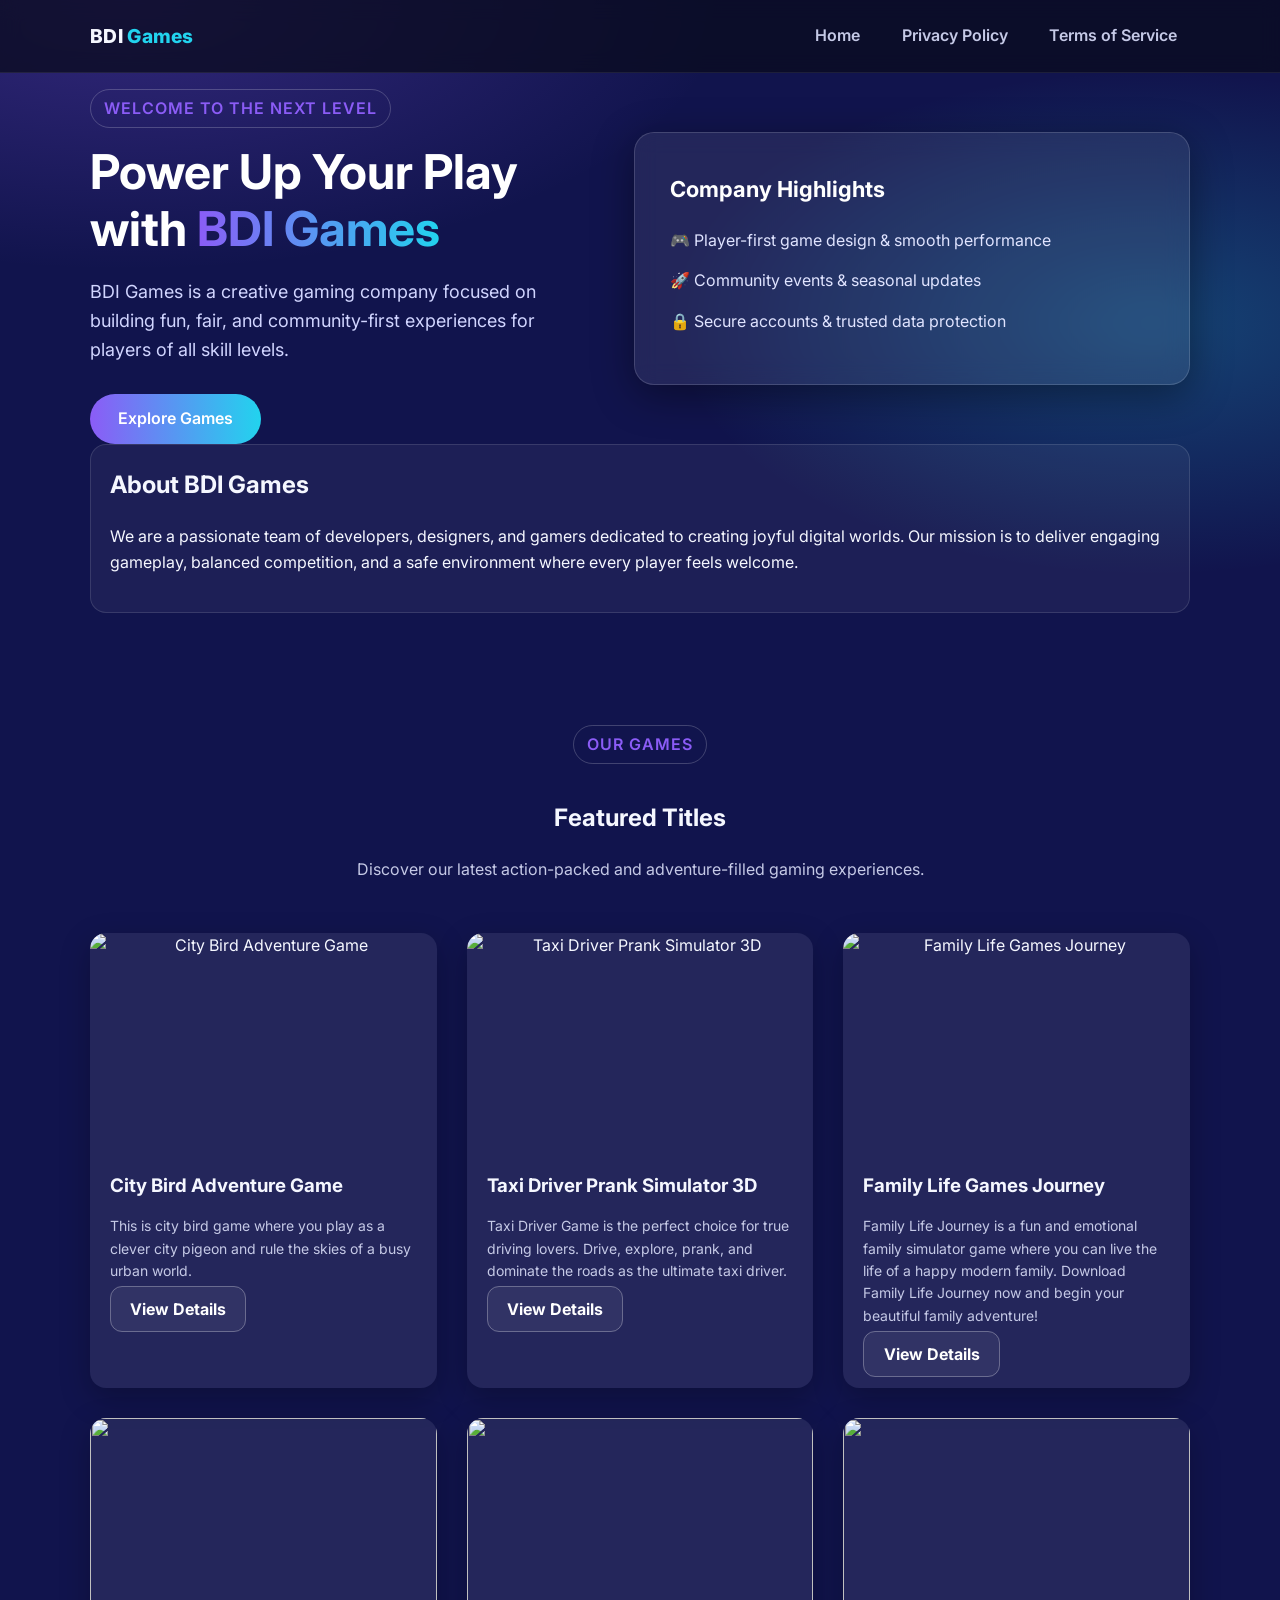
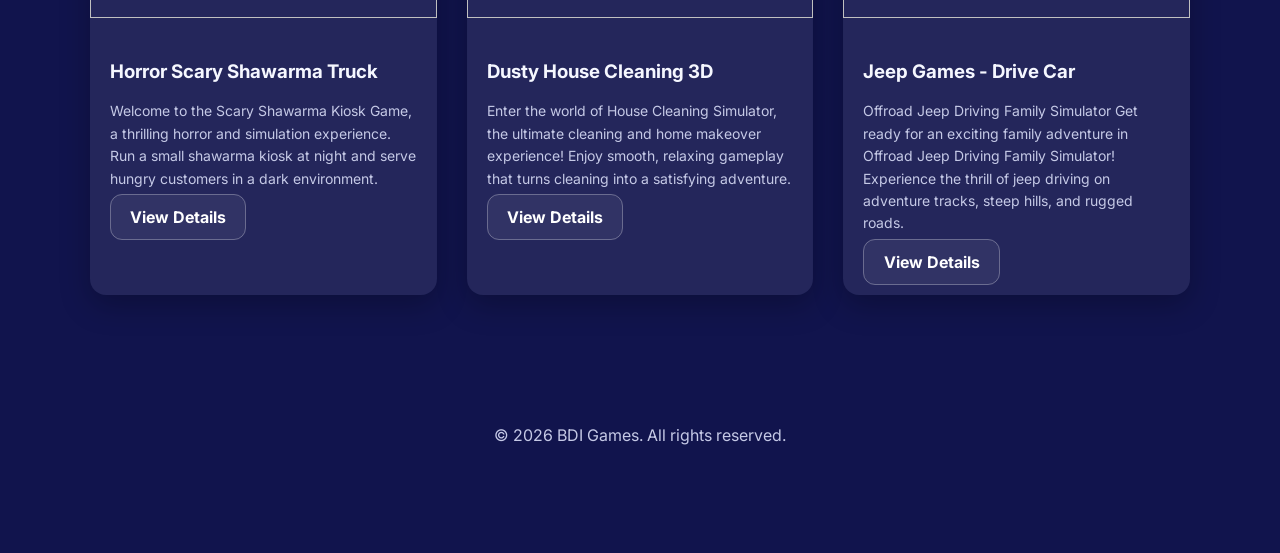
==== index.html @ c3d2e86b "first commit" ====
<!DOCTYPE html>
<html lang="en">
<head>
  <meta charset="UTF-8">
  <meta name="viewport" content="width=device-width, initial-scale=1.0">
  <title>BDI Games</title>
  <meta name="description" content="BDI Games - Play, compete, and connect in a vibrant gaming world.">
  <link rel="preconnect" href="https://fonts.googleapis.com">
  <link rel="preconnect" href="https://fonts.gstatic.com" crossorigin>
  <link href="https://fonts.googleapis.com/css2?family=Inter:wght@400;600;700;800&display=swap" rel="stylesheet">
  <link rel="stylesheet" href="styles.css">
</head>
<body>
  <header class="site-header">
    <nav class="navbar container" aria-label="Main navigation">
      <a href="index.html" class="brand">BDI <span>Games</span></a>

      <button class="menu-toggle" aria-label="Toggle menu" aria-expanded="false">
        <span></span>
        <span></span>
        <span></span>
      </button>

      <ul class="nav-links">
        <li><a href="index.html">Home</a></li>
        <li><a href="privacy-policy.html">Privacy Policy</a></li>
        <li><a href="terms-of-service.html">Terms of Service</a></li>
      </ul>
    </nav>
  </header>

  <main>
   <section id="home" class="hero container">
  <div class="hero-content">
    <p class="eyebrow">Welcome to the Next Level</p>
    <h1>Power Up Your Play with <span>BDI Games</span></h1>
    <p class="hero-text">
      BDI Games is a creative gaming company focused on building fun,
      fair, and community-first experiences for players of all skill levels.
    </p>
    <a href="https://play.google.com/store/apps/developer?id=BDI+Games&hl=en_ZA" target="_blank" class="hero-btn">Explore Games</a>
  </div>

  <div class="hero-card">
    <h2>Company Highlights</h2>
    <ul>
      <li>🎮 Player-first game design & smooth performance</li>
      <li>🚀 Community events & seasonal updates</li>
      <li>🔒 Secure accounts & trusted data protection</li>
    </ul>
  </div>
</section>

    <section class="info container">
      <h2>About BDI Games</h2>
      <p>
        We are a passionate team of developers, designers, and gamers dedicated to creating
        joyful digital worlds. Our mission is to deliver engaging gameplay, balanced competition,
        and a safe environment where every player feels welcome.
      </p>
    </section>

    <section class="portfolio container">
      <div class="section-header">
        <p class="eyebrow">Our Games</p>
        <h2>Featured Titles</h2>
        <p class="section-text">
          Discover our latest action-packed and adventure-filled gaming experiences.
        </p>
      </div>
    
      <div class="portfolio-grid">
        
        <div class="portfolio-card">
          <div class="portfolio-image">
            <img src="https://play-lh.googleusercontent.com/wmmr8pS0dQKZZfdnL5TitMw8yKqP8D35pFoAiUXQdo8l0jQ15JruOz2ZEGiZR5S2_XIyPpFqWYnhA2rvlakiGA=w526-h296-rw" alt="City Bird Adventure Game">
          </div>
          <div class="portfolio-content">
            <h3>City Bird Adventure Game</h3>
            <p>
              This is city bird game where you play as a clever city pigeon and rule the skies of a busy urban world.
            </p>
            <a href="https://play.google.com/store/apps/details?id=com.bdi.iam.bad.bird&hl=en_ZA" target="_blank" class="btn btn-secondary">View Details</a>
          </div>
        </div>
    
        <div class="portfolio-card">
          <div class="portfolio-image">
            <img src="https://play-lh.googleusercontent.com/Hb1zZTF__HSkY_q2z36cQBcR2TfurTaIje8TIeFphxw279f1JKNfV-IdhkQZoidf0IpGu7mYYLH5NmrlzEQKAw=w526-h296-rw" alt="Taxi Driver Prank Simulator 3D">
          </div>
          <div class="portfolio-content">
            <h3>Taxi Driver Prank Simulator 3D</h3>
            <p>
Taxi Driver Game is the perfect choice for true driving lovers. Drive, explore, prank, and dominate the roads as the ultimate taxi driver.            </p>
            <a href="https://play.google.com/store/apps/details?id=com.bdi.taxi.driver.prank.sim&hl=en_ZA" target="_blank" class="btn btn-secondary">View Details</a>
          </div>
        </div>
    
        <div class="portfolio-card">
          <div class="portfolio-image">
            <img src="https://play-lh.googleusercontent.com/Ng3f3bSnYqlBOs2JcOdwzDOBQZ-BBrAxhixctRyzUbb1HpHU8iA3v7SZWNR1Z5Lxm1mP=w526-h296-rw" alt="Family Life Games Journey">
          </div>
          <div class="portfolio-content">
            <h3>Family Life Games Journey</h3>
            <p>
Family Life Journey is a fun and emotional family simulator game where you can live the life of a happy modern family. Download Family Life Journey now and begin your beautiful family adventure!            </p>
            <a href="https://play.google.com/store/apps/details?id=com.bdi.ideal.family.life.journey&hl=en_ZA" target="_blank" class="btn btn-secondary">View Details</a>
          </div>
        </div>


          <div class="portfolio-card">
          <div class="portfolio-image">
            <img src="https://play-lh.googleusercontent.com/3AOB10d8M45VfGnoeLMoOQUt5aZbr0pIwIb6QK19zjJ1oxyEXZVJfE7yMcZwgtrAP1flHUSAtOqftLjuVkUKmQ=w526-h296-rw">
          </div>
          <div class="portfolio-content">
            <h3>Horror Scary Shawarma Truck</h3>
            <p>
Welcome to the Scary Shawarma Kiosk Game, a thrilling horror and simulation experience. Run a small shawarma kiosk at night and serve hungry customers in a dark environment. </p>           <a href="https://play.google.com/store/apps/details?id=com.bdi.horror.scary.shawarma.truck&hl=en_ZA" target="_blank" class="btn btn-secondary">View Details</a>
          </div>
        </div>


          <div class="portfolio-card">
          <div class="portfolio-image">
            <img  src="https://play-lh.googleusercontent.com/9M5qBCzcSoImTF4yXDewmusRTXkJjzuvMLxoGhY30CwEXtODRI7QeMGsLNmqreDTPz-sUkyf10jgBSQSvH_WjQ=w526-h296-rw">
          </div>
          <div class="portfolio-content">
            <h3>Dusty House Cleaning 3D
</h3>
            <p>Enter the world of House Cleaning Simulator, the ultimate cleaning and home makeover experience! Enjoy smooth, relaxing gameplay that turns cleaning into a satisfying adventure.</p>           <a href="https://play.google.com/store/apps/details?id=com.bdi.dusty.house.cleaning.game&hl=en_ZA" target="_blank" class="btn btn-secondary">View Details</a>
          </div>
        </div>


            <div class="portfolio-card">
          <div class="portfolio-image">
            <img  src="https://play-lh.googleusercontent.com/iOtoP3CILLeJGM8voFYqrfpres6aS4oCV16aRkGQi2MvRZ9AAQB6bDQgCAHXk8K1sgc=w526-h296-rw">
          </div>
          <div class="portfolio-content">
            <h3>Jeep Games - Drive Car</h3>
            <p>Offroad Jeep Driving Family Simulator
Get ready for an exciting family adventure in Offroad Jeep Driving Family Simulator! Experience the thrill of jeep driving on adventure tracks, steep hills, and rugged roads. </p>           <a href="https://play.google.com/store/apps/details?id=com.boydevelopit.drive.offroad.jeep.family.simulator&hl=en_ZA" target="_blank" class="btn btn-secondary">View Details</a>
          </div>
        </div>
    
      </div>
    </section>

    <!-- <section class="info container">
      <h2>Important Links</h2>
      <p>
        Learn more about how we protect your data and the rules for using our platform.
      </p>
      <div class="hero-actions">
        <a class="btn btn-secondary" href="privacy-policy.html">Read Privacy Policy</a>
        <a class="btn btn-secondary" href="terms-of-service.html">Read Terms of Service</a>
      </div>
    </section>
  </main> -->

  <!-- <nav class="bottom-nav" aria-label="Bottom navigation">
    <a href="index.html">Home</a>
    <a href="#home">Top</a>
    <a href="privacy-policy.html">Privacy</a>
    <a href="terms-of-service.html">Terms</a>
  </nav> -->

  <footer class="site-footer">
    <p>&copy; <span id="year"></span> BDI Games. All rights reserved.</p>
  </footer>

  <script src="script.js"></script>
</body>
</html>
---- styles.css ----
:root {
  --bg: #11144d;
  --bg-soft: #131533;
  --surface: rgba(255, 255, 255, 0.08);
  --text: #f5f7ff;
  --muted: #c5c9e6;
  --accent: #8b5cf6;
  --accent-2: #22d3ee;
  --shadow: 0 14px 40px rgba(0, 0, 0, 0.35);
}

* {
  box-sizing: border-box;
}

html,
body {
  margin: 0;
  padding: 0;
  scroll-behavior: smooth;
}

body {
  font-family: "Inter", Arial, sans-serif;
  background:
    radial-gradient(1000px 450px at 10% 0%, rgba(139, 92, 246, 0.28), transparent 60%),
    radial-gradient(800px 420px at 90% 15%, rgba(34, 211, 238, 0.25), transparent 60%),
    var(--bg);
  color: var(--text);
  min-height: 100vh;
  line-height: 1.6;
}

.container {
  width: min(1100px, 92%);
  margin: 0 auto;
}

.site-header {
  position: sticky;
  top: 0;
  z-index: 10;
  background: rgba(10, 11, 30, 0.75);
  backdrop-filter: blur(10px);
  border-bottom: 1px solid rgba(255, 255, 255, 0.08);
}

.navbar {
  display: flex;
  align-items: center;
  justify-content: space-between;
  min-height: 72px;
}

.brand {
  color: var(--text);
  text-decoration: none;
  font-weight: 800;
  letter-spacing: 0.3px;
  font-size: 1.2rem;
}

.brand span {
  color: var(--accent-2);
}

.nav-links {
  list-style: none;
  display: flex;
  gap: 1rem;
  margin: 0;
  padding: 0;
}

.nav-links a {
  color: var(--muted);
  text-decoration: none;
  font-weight: 600;
  padding: 0.5rem 0.8rem;
  border-radius: 999px;
  transition: 0.2s ease;
}

.nav-links a:hover {
  color: var(--text);
  background: var(--surface);
}

.menu-toggle {
  display: none;
  width: 44px;
  height: 44px;
  border: 1px solid rgba(255, 255, 255, 0.2);
  border-radius: 10px;
  background: transparent;
  cursor: pointer;
  padding: 10px;
}

.menu-toggle span {
  display: block;
  height: 2px;
  background: white;
  margin: 5px 0;
  border-radius: 2px;
}

.hero {
  display: grid;
  grid-template-columns: 1.1fr 0.9fr;
  gap: 2rem;
  align-items: center;
  padding: 5rem 0 4rem;
}

.eyebrow {
  display: inline-block;
  padding: 0.35rem 0.8rem;
  border: 1px solid rgba(255, 255, 255, 0.2);
  border-radius: 999px;
  color: var(--accent-2);
  margin-bottom: 1rem;
  font-weight: 600;
}

h1 {
  font-size: clamp(2rem, 4.2vw, 3.4rem);
  line-height: 1.15;
  margin: 0 0 1rem;
}

.hero-text {
  color: var(--muted);
  max-width: 58ch;
  margin-bottom: 1.6rem;
}

.hero-actions {
  display: flex;
  flex-wrap: wrap;
  gap: 0.75rem;
}

.btn {
  text-decoration: none;
  padding: 0.75rem 1.2rem;
  border-radius: 12px;
  font-weight: 700;
  transition: transform 0.2s ease, opacity 0.2s ease;
}

.btn:hover {
  transform: translateY(-1px);
  opacity: 0.95;
}

.btn-primary {
  color: #fff;
  background: linear-gradient(135deg, var(--accent), #6d28d9);
}

.btn-secondary {
  color: #fff;
  border: 1px solid rgba(255, 255, 255, 0.28);
  background: rgba(255, 255, 255, 0.06);
}

.hero-card {
  background: rgba(255, 255, 255, 0.08);
  border: 1px solid rgba(255, 255, 255, 0.15);
  border-radius: 20px;
  box-shadow: var(--shadow);
  padding: 1.4rem 1.4rem 1rem;
}

.hero-card h2 {
  margin-top: 0.3rem;
}

.hero-card ul {
  margin: 0.4rem 0 0;
  padding-left: 1.2rem;
  color: var(--muted);
}

.info {
  background: rgba(255, 255, 255, 0.05);
  border: 1px solid rgba(255, 255, 255, 0.12);
  border-radius: 16px;
  padding: 1.3rem 1.2rem;
  margin-bottom: 1rem;
}

.info h2 {
  margin-top: 0;
}

.legal-page {
  padding: 2.2rem 0 2.8rem;
}

.legal-page h1 {
  margin-top: 0;
  margin-bottom: 0.8rem;
}

.site-footer {
  text-align: center;
  color: var(--muted);
  padding: 2rem 1rem 5.5rem;
}

.bottom-nav {
  position: fixed;
  left: 50%;
  transform: translateX(-50%);
  bottom: 14px;
  z-index: 20;
  width: min(640px, 92%);
  display: flex;
  justify-content: space-between;
  gap: 0.5rem;
  padding: 0.5rem;
  border-radius: 14px;
  background: rgba(18, 20, 51, 0.92);
  border: 1px solid rgba(255, 255, 255, 0.15);
  box-shadow: var(--shadow);
  backdrop-filter: blur(6px);
}

.bottom-nav a {
  flex: 1;
  text-align: center;
  color: var(--muted);
  text-decoration: none;
  font-weight: 600;
  padding: 0.5rem 0.25rem;
  border-radius: 10px;
  transition: 0.2s ease;
}

.bottom-nav a:hover {
  color: var(--text);
  background: rgba(255, 255, 255, 0.08);
}

@media (max-width: 860px) {
  .menu-toggle {
    display: inline-block;
  }

  .nav-links {
    position: absolute;
    right: 4%;
    top: 72px;
    background: #121433;
    border: 1px solid rgba(255, 255, 255, 0.16);
    border-radius: 12px;
    display: none;
    width: min(280px, 92%);
    flex-direction: column;
    gap: 0;
    padding: 0.5rem;
  }

  .nav-links.show {
    display: flex;
  }

  .hero {
    grid-template-columns: 1fr;
    padding-top: 3rem;
  }

  .bottom-nav {
    bottom: 10px;
    gap: 0.3rem;
  }

  .bottom-nav a {
    font-size: 0.86rem;
    padding: 0.5rem 0.2rem;
  }
}

/* Prevent overflow on long URLs */
.info a {
  color: var(--accent-2);
  text-decoration: underline;
  overflow-wrap: anywhere;
  word-break: break-word;
}



/* =========================
   Portfolio Section
========================= */

.portfolio {
  padding: 80px 0;
  text-align: center;
}

.section-header {
  max-width: 600px;
  margin: 0 auto 50px auto;
}

.section-text {
  color: var(--muted);
  margin-top: 10px;
}

.portfolio-grid {
  display: grid;
  grid-template-columns: repeat(auto-fit, minmax(280px, 1fr));
  gap: 30px;
}

.portfolio-card {
  background: var(--surface);
  border-radius: 16px;
  overflow: hidden;
  box-shadow: 0 10px 30px rgba(0, 0, 0, 0.25);
  transition: transform 0.3s ease, box-shadow 0.3s ease;
}

.portfolio-card:hover {
  transform: translateY(-8px);
  box-shadow: 0 15px 40px rgba(0, 0, 0, 0.35);
}

.portfolio-image img {
  width: 100%;
  height: 200px;
  object-fit: cover;
  display: block;
}

.portfolio-content {
  padding: 20px;
  text-align: left;
}

.portfolio-content h3 {
  margin-bottom: 10px;
}

.portfolio-content p {
  color: var(--muted);
  font-size: 14px;
  margin-bottom: 15px;
}



/* HERO SECTION */
.hero {
  display: flex;
  align-items: center;
  justify-content: space-between;
  gap: 60px;
  padding: 0px 0;
  /* background: #11144d; */
  color: #ffffff;
}

/* Left Content */
.hero-content {
  flex: 1;
}

.eyebrow {
  color: #8b5cf6;
  font-weight: 600;
  letter-spacing: 1px;
  margin-bottom: 15px;
  text-transform: uppercase;
}

.hero h1 {
  font-size: 48px;
  line-height: 1.2;
  margin-bottom: 20px;
  font-weight: 700;
}

.hero h1 span {
  background: linear-gradient(90deg, #8b5cf6, #22d3ee);
  -webkit-background-clip: text;
  -webkit-text-fill-color: transparent;
}

.hero-text {
  color: #d1d5ff;
  font-size: 18px;
  line-height: 1.6;
  margin-bottom: 30px;
  max-width: 500px;
}

/* Button */
.hero-btn {
  display: inline-block;
  padding: 12px 28px;
  background: linear-gradient(90deg, #8b5cf6, #22d3ee);
  color: white;
  text-decoration: none;
  border-radius: 30px;
  font-weight: 600;
  transition: 0.3s ease;
}

.hero-btn:hover {
  transform: translateY(-3px);
  box-shadow: 0 10px 25px rgba(139, 92, 246, 0.4);
}

/* Right Card */
.hero-card {
  flex: 1;
  background: rgba(255, 255, 255, 0.08);
  backdrop-filter: blur(12px);
  padding: 35px;
  border-radius: 20px;
  box-shadow: 0 10px 40px rgba(0, 0, 0, 0.4);
}

.hero-card h2 {
  margin-bottom: 20px;
  font-size: 22px;
}

.hero-card ul {
  list-style: none;
  padding: 0;
}

.hero-card li {
  margin-bottom: 15px;
  font-size: 16px;
  color: #e0e4ff;
}

/* Responsive */
@media (max-width: 992px) {
  .hero {
    flex-direction: column;
    text-align: center;
  }

  .hero-text {
    margin: 0 auto 30px;
  }
}
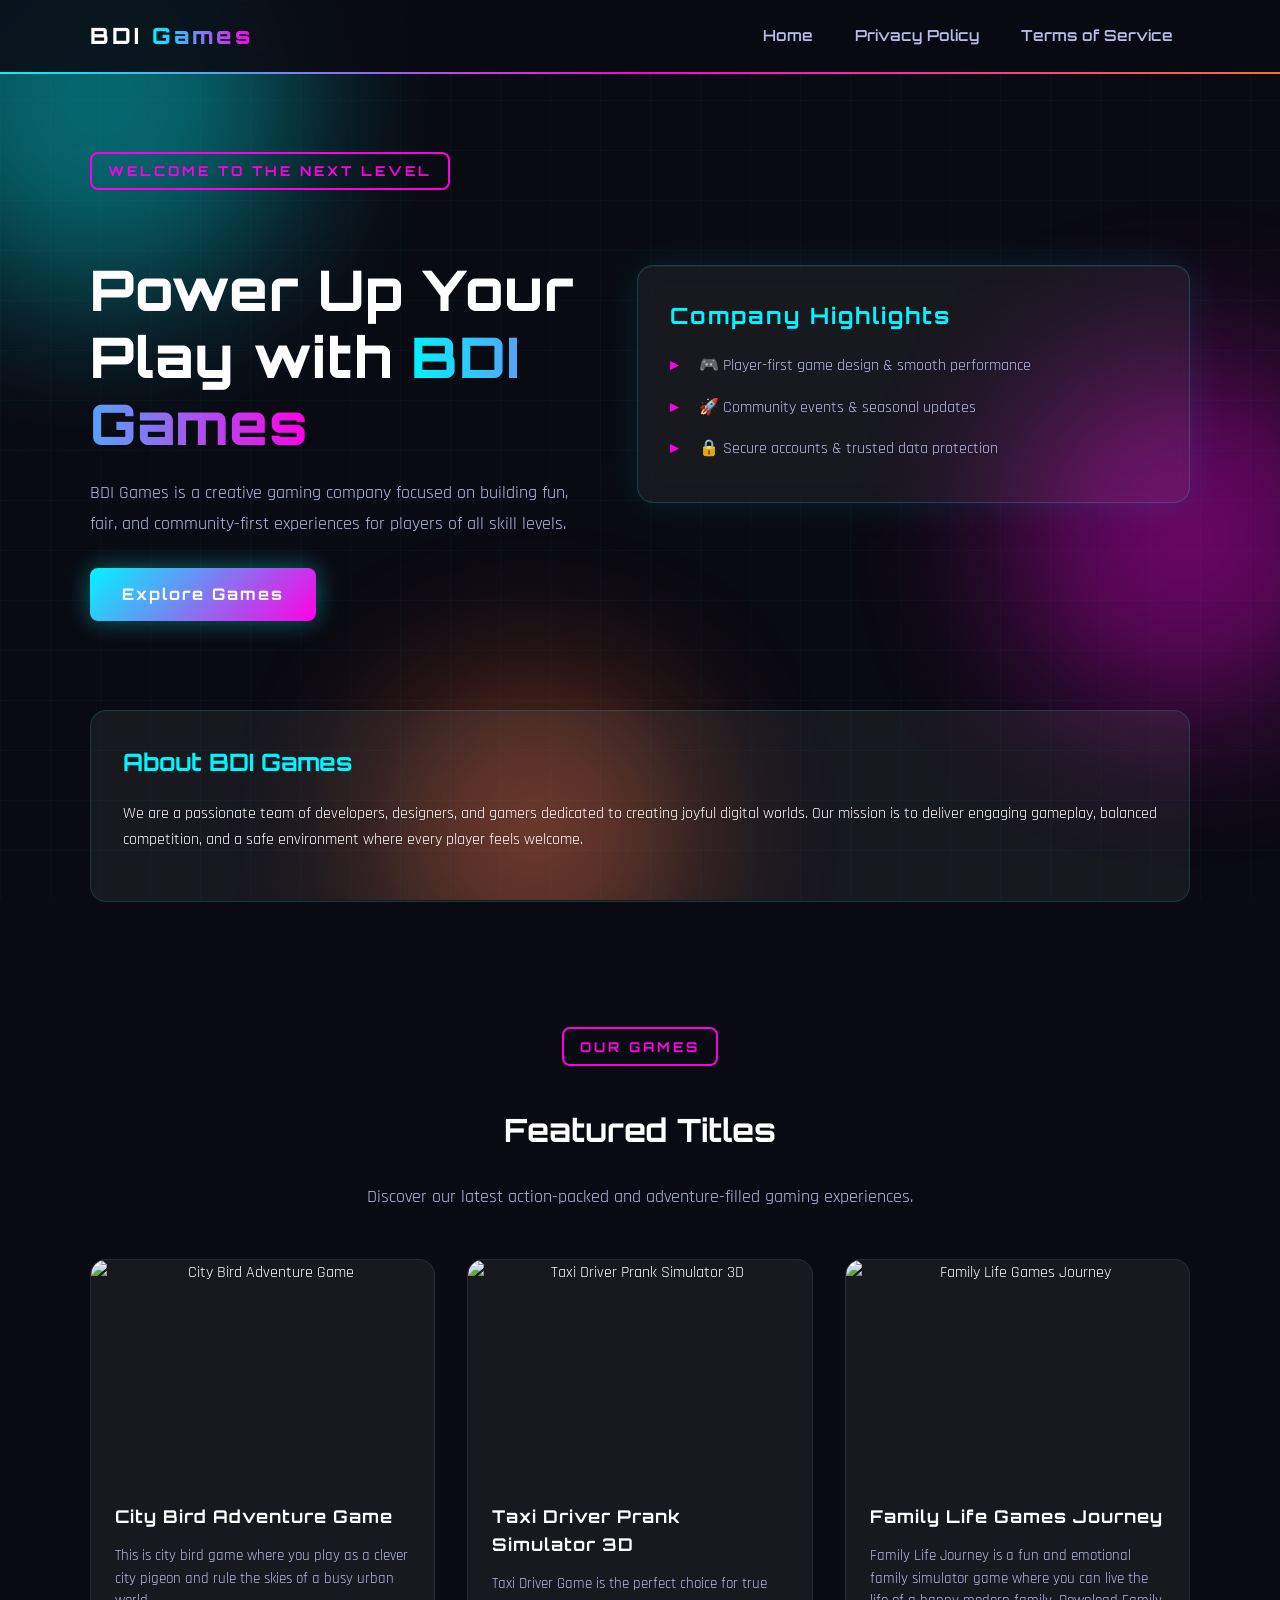
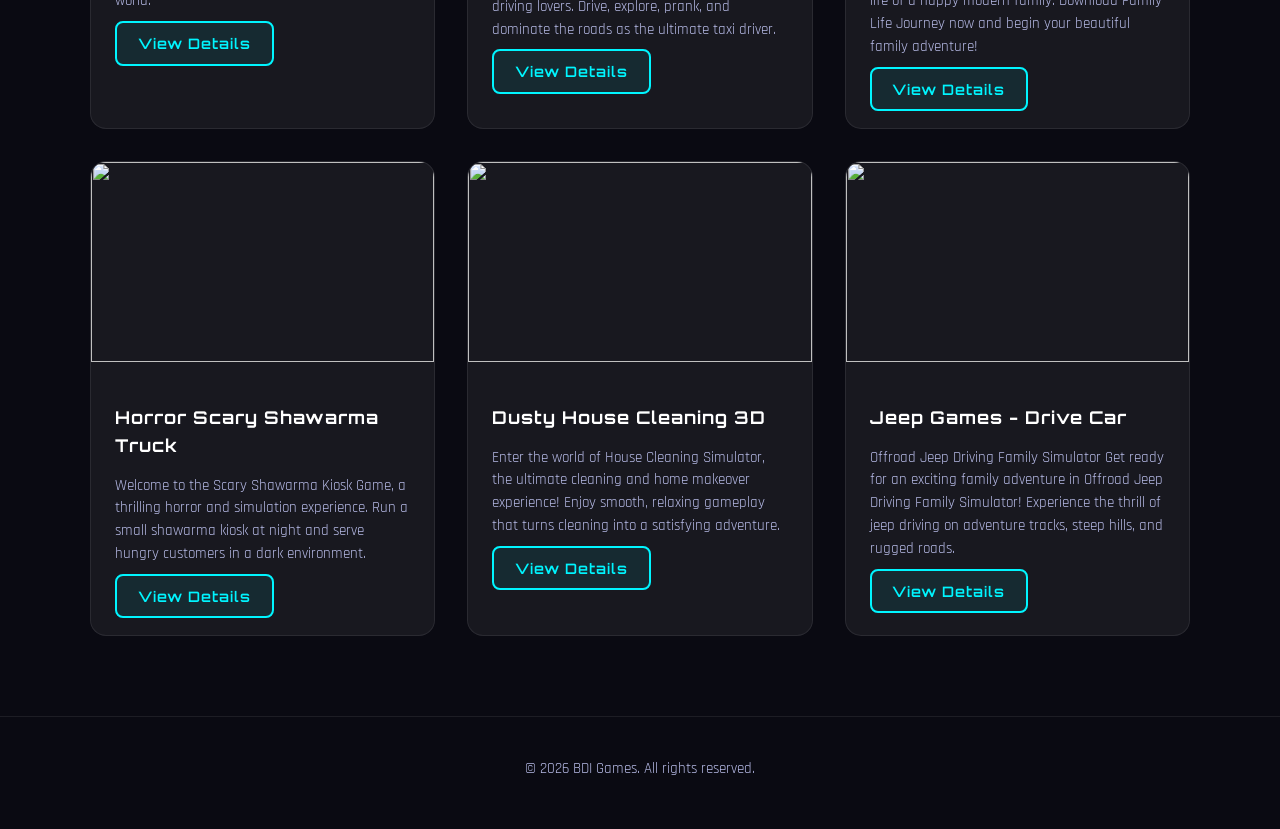
==== commit a256d2a6: "new theme apply" ====
--- a/index.html
+++ b/index.html
@@ -7,10 +7,15 @@
   <meta name="description" content="BDI Games - Play, compete, and connect in a vibrant gaming world.">
   <link rel="preconnect" href="https://fonts.googleapis.com">
   <link rel="preconnect" href="https://fonts.gstatic.com" crossorigin>
-  <link href="https://fonts.googleapis.com/css2?family=Inter:wght@400;600;700;800&display=swap" rel="stylesheet">
+  <link href="https://fonts.googleapis.com/css2?family=Orbitron:wght@400;600;700;800;900&family=Rajdhani:wght@400;500;600;700&display=swap" rel="stylesheet">
   <link rel="stylesheet" href="styles.css">
 </head>
 <body>
+  <div class="gaming-bg">
+    <div class="glow-orb glow-orb-1"></div>
+    <div class="glow-orb glow-orb-2"></div>
+    <div class="glow-orb glow-orb-3"></div>
+  </div>
   <header class="site-header">
     <nav class="navbar container" aria-label="Main navigation">
       <a href="index.html" class="brand">BDI <span>Games</span></a>
--- a/styles.css
+++ b/styles.css
@@ -1,12 +1,27 @@
+/* =========================
+   BDI GAMES - GAMING THEME
+   Vibrant, colourful, animated
+========================= */
+
 :root {
-  --bg: #11144d;
-  --bg-soft: #131533;
-  --surface: rgba(255, 255, 255, 0.08);
-  --text: #f5f7ff;
-  --muted: #c5c9e6;
-  --accent: #8b5cf6;
-  --accent-2: #22d3ee;
-  --shadow: 0 14px 40px rgba(0, 0, 0, 0.35);
+  --bg-dark: #0a0a12;
+  --bg-deep: #0d0d1a;
+  --surface: rgba(255, 255, 255, 0.06);
+  --surface-hover: rgba(255, 255, 255, 0.1);
+  --text: #ffffff;
+  --muted: #b8bce8;
+  --accent-cyan: #00f5ff;
+  --accent-magenta: #ff00e5;
+  --accent-orange: #ff6b35;
+  --accent-lime: #39ff14;
+  --accent-purple: #a855f7;
+  --accent-blue: #3b82f6;
+  --glow-cyan: rgba(0, 245, 255, 0.5);
+  --glow-magenta: rgba(255, 0, 229, 0.5);
+  --glow-orange: rgba(255, 107, 53, 0.5);
+  --shadow-glow: 0 0 30px rgba(0, 245, 255, 0.3);
+  --font-display: "Orbitron", sans-serif;
+  --font-body: "Rajdhani", sans-serif;
 }
 
 * {
@@ -21,28 +36,109 @@
 }
 
 body {
-  font-family: "Inter", Arial, sans-serif;
-  background:
-    radial-gradient(1000px 450px at 10% 0%, rgba(139, 92, 246, 0.28), transparent 60%),
-    radial-gradient(800px 420px at 90% 15%, rgba(34, 211, 238, 0.25), transparent 60%),
-    var(--bg);
+  font-family: var(--font-body);
+  background: var(--bg-dark);
   color: var(--text);
   min-height: 100vh;
   line-height: 1.6;
+  position: relative;
+  overflow-x: hidden;
+}
+
+/* Animated background orbs */
+.gaming-bg {
+  position: fixed;
+  inset: 0;
+  z-index: 0;
+  pointer-events: none;
+  overflow: hidden;
+}
+
+.glow-orb {
+  position: absolute;
+  border-radius: 50%;
+  filter: blur(80px);
+  opacity: 0.4;
+  animation: float-orb 12s ease-in-out infinite;
+}
+
+.glow-orb-1 {
+  width: 400px;
+  height: 400px;
+  background: var(--accent-cyan);
+  top: -100px;
+  left: -100px;
+  animation-delay: 0s;
+}
+
+.glow-orb-2 {
+  width: 350px;
+  height: 350px;
+  background: var(--accent-magenta);
+  top: 40%;
+  right: -80px;
+  animation-delay: -4s;
+}
+
+.glow-orb-3 {
+  width: 300px;
+  height: 300px;
+  background: var(--accent-orange);
+  bottom: -80px;
+  left: 30%;
+  animation-delay: -8s;
+}
+
+@keyframes float-orb {
+  0%, 100% {
+    transform: translate(0, 0) scale(1);
+  }
+  33% {
+    transform: translate(30px, -30px) scale(1.05);
+  }
+  66% {
+    transform: translate(-20px, 20px) scale(0.95);
+  }
+}
+
+/* Grid overlay for gaming vibe */
+body::before {
+  content: "";
+  position: fixed;
+  inset: 0;
+  z-index: 0;
+  background-image:
+    linear-gradient(rgba(0, 245, 255, 0.03) 1px, transparent 1px),
+    linear-gradient(90deg, rgba(0, 245, 255, 0.03) 1px, transparent 1px);
+  background-size: 50px 50px;
+  pointer-events: none;
 }
 
 .container {
   width: min(1100px, 92%);
   margin: 0 auto;
-}
+  position: relative;
+  z-index: 1;
+}
+
+/* =========================
+   HEADER & NAV
+========================= */
 
 .site-header {
   position: sticky;
   top: 0;
-  z-index: 10;
-  background: rgba(10, 11, 30, 0.75);
-  backdrop-filter: blur(10px);
-  border-bottom: 1px solid rgba(255, 255, 255, 0.08);
+  z-index: 100;
+  background: rgba(10, 10, 18, 0.85);
+  backdrop-filter: blur(16px);
+  border-bottom: 2px solid transparent;
+  border-image: linear-gradient(90deg, var(--accent-cyan), var(--accent-magenta), var(--accent-orange)) 1;
+  animation: border-glow 3s ease-in-out infinite;
+}
+
+@keyframes border-glow {
+  0%, 100% { opacity: 1; }
+  50% { opacity: 0.7; }
 }
 
 .navbar {
@@ -53,163 +149,515 @@
 }
 
 .brand {
+  font-family: var(--font-display);
   color: var(--text);
   text-decoration: none;
   font-weight: 800;
-  letter-spacing: 0.3px;
-  font-size: 1.2rem;
+  font-size: 1.4rem;
+  letter-spacing: 3px;
+  transition: all 0.3s ease;
+  position: relative;
+}
+
+.brand:hover {
+  transform: scale(1.05);
+  text-shadow: 0 0 20px var(--glow-cyan);
 }
 
 .brand span {
-  color: var(--accent-2);
+  background: linear-gradient(90deg, var(--accent-cyan), var(--accent-magenta));
+  -webkit-background-clip: text;
+  -webkit-text-fill-color: transparent;
+  background-clip: text;
+  animation: gradient-shift 4s ease infinite;
+}
+
+@keyframes gradient-shift {
+  0%, 100% { filter: hue-rotate(0deg); }
+  50% { filter: hue-rotate(10deg); }
 }
 
 .nav-links {
   list-style: none;
   display: flex;
-  gap: 1rem;
+  gap: 0.5rem;
   margin: 0;
   padding: 0;
 }
 
 .nav-links a {
+  font-family: var(--font-display);
   color: var(--muted);
   text-decoration: none;
   font-weight: 600;
-  padding: 0.5rem 0.8rem;
-  border-radius: 999px;
-  transition: 0.2s ease;
+  font-size: 0.95rem;
+  padding: 0.6rem 1rem;
+  border-radius: 8px;
+  transition: all 0.3s ease;
+  border: 1px solid transparent;
+  position: relative;
 }
 
 .nav-links a:hover {
-  color: var(--text);
-  background: var(--surface);
+  color: var(--accent-cyan);
+  background: rgba(0, 245, 255, 0.1);
+  border-color: rgba(0, 245, 255, 0.3);
+  box-shadow: 0 0 15px rgba(0, 245, 255, 0.2);
+  transform: translateY(-2px);
 }
 
 .menu-toggle {
   display: none;
   width: 44px;
   height: 44px;
-  border: 1px solid rgba(255, 255, 255, 0.2);
-  border-radius: 10px;
+  border: 2px solid var(--accent-cyan);
+  border-radius: 8px;
   background: transparent;
   cursor: pointer;
   padding: 10px;
+  transition: all 0.3s ease;
+}
+
+.menu-toggle:hover {
+  background: rgba(0, 245, 255, 0.1);
+  box-shadow: 0 0 15px var(--glow-cyan);
 }
 
 .menu-toggle span {
   display: block;
   height: 2px;
-  background: white;
+  background: linear-gradient(90deg, var(--accent-cyan), var(--accent-magenta));
   margin: 5px 0;
   border-radius: 2px;
-}
+  transition: all 0.3s ease;
+}
+
+.menu-toggle[aria-expanded="true"] span:nth-child(1) {
+  transform: rotate(45deg) translate(5px, 5px);
+}
+
+.menu-toggle[aria-expanded="true"] span:nth-child(2) {
+  opacity: 0;
+}
+
+.menu-toggle[aria-expanded="true"] span:nth-child(3) {
+  transform: rotate(-45deg) translate(5px, -5px);
+}
+
+/* =========================
+   HERO SECTION
+========================= */
 
 .hero {
-  display: grid;
-  grid-template-columns: 1.1fr 0.9fr;
-  gap: 2rem;
+  display: flex;
   align-items: center;
-  padding: 5rem 0 4rem;
+  justify-content: space-between;
+  gap: 60px;
+  padding: 4rem 0 5rem;
+  position: relative;
+}
+
+.hero-content {
+  flex: 1;
+  animation: fade-slide-up 0.8s ease-out;
+}
+
+@keyframes fade-slide-up {
+  from {
+    opacity: 0;
+    transform: translateY(30px);
+  }
+  to {
+    opacity: 1;
+    transform: translateY(0);
+  }
 }
 
 .eyebrow {
   display: inline-block;
-  padding: 0.35rem 0.8rem;
-  border: 1px solid rgba(255, 255, 255, 0.2);
-  border-radius: 999px;
-  color: var(--accent-2);
-  margin-bottom: 1rem;
-  font-weight: 600;
-}
-
-h1 {
-  font-size: clamp(2rem, 4.2vw, 3.4rem);
-  line-height: 1.15;
-  margin: 0 0 1rem;
+  font-family: var(--font-display);
+  padding: 0.4rem 1rem;
+  border: 2px solid var(--accent-magenta);
+  border-radius: 8px;
+  color: var(--accent-magenta);
+  margin-bottom: 1.2rem;
+  font-weight: 700;
+  font-size: 0.85rem;
+  letter-spacing: 3px;
+  text-transform: uppercase;
+  animation: pulse-border 2s ease-in-out infinite;
+}
+
+@keyframes pulse-border {
+  0%, 100% { box-shadow: 0 0 10px rgba(255, 0, 229, 0.3); }
+  50% { box-shadow: 0 0 25px rgba(255, 0, 229, 0.6); }
+}
+
+h1, h2, h3 {
+  font-family: var(--font-display);
+}
+
+.hero h1 {
+  font-size: clamp(2rem, 4.5vw, 3.5rem);
+  line-height: 1.2;
+  margin-bottom: 1.2rem;
+  font-weight: 800;
+  letter-spacing: 1px;
+}
+
+.hero h1 span {
+  background: linear-gradient(90deg, var(--accent-cyan), var(--accent-magenta), var(--accent-orange));
+  background-size: 200% auto;
+  -webkit-background-clip: text;
+  -webkit-text-fill-color: transparent;
+  background-clip: text;
+  animation: gradient-flow 3s linear infinite;
+}
+
+@keyframes gradient-flow {
+  to { background-position: 200% center; }
 }
 
 .hero-text {
   color: var(--muted);
-  max-width: 58ch;
-  margin-bottom: 1.6rem;
-}
-
-.hero-actions {
-  display: flex;
-  flex-wrap: wrap;
-  gap: 0.75rem;
-}
-
+  font-size: 1.15rem;
+  line-height: 1.7;
+  margin-bottom: 1.8rem;
+  max-width: 520px;
+}
+
+/* CTA Button */
+.hero-btn {
+  display: inline-block;
+  padding: 14px 32px;
+  background: linear-gradient(135deg, var(--accent-cyan), var(--accent-magenta));
+  color: white;
+  text-decoration: none;
+  border-radius: 8px;
+  font-family: var(--font-display);
+  font-weight: 700;
+  font-size: 1rem;
+  letter-spacing: 2px;
+  transition: all 0.3s ease;
+  border: none;
+  position: relative;
+  overflow: hidden;
+  box-shadow: 0 0 25px rgba(0, 245, 255, 0.4);
+  animation: btn-glow 2s ease-in-out infinite;
+}
+
+.hero-btn::before {
+  content: "";
+  position: absolute;
+  inset: 0;
+  background: linear-gradient(135deg, var(--accent-magenta), var(--accent-orange));
+  opacity: 0;
+  transition: opacity 0.3s ease;
+}
+
+.hero-btn:hover {
+  transform: translateY(-4px) scale(1.02);
+  box-shadow: 0 10px 40px rgba(255, 0, 229, 0.5), 0 0 60px rgba(0, 245, 255, 0.3);
+}
+
+.hero-btn:hover::before {
+  opacity: 1;
+}
+
+.hero-btn {
+  position: relative;
+  z-index: 1;
+}
+
+@keyframes btn-glow {
+  0%, 100% { box-shadow: 0 0 25px rgba(0, 245, 255, 0.4); }
+  50% { box-shadow: 0 0 35px rgba(0, 245, 255, 0.6); }
+}
+
+/* Hero Card */
+.hero-card {
+  flex: 1;
+  background: var(--surface);
+  backdrop-filter: blur(12px);
+  padding: 2rem 2rem 1.5rem;
+  border-radius: 16px;
+  border: 1px solid rgba(0, 245, 255, 0.2);
+  box-shadow: 0 0 40px rgba(0, 245, 255, 0.1), inset 0 1px 0 rgba(255, 255, 255, 0.05);
+  animation: fade-slide-up 0.8s ease-out 0.2s both;
+  transition: all 0.4s ease;
+}
+
+.hero-card:hover {
+  border-color: rgba(0, 245, 255, 0.4);
+  box-shadow: 0 0 50px rgba(0, 245, 255, 0.2), inset 0 1px 0 rgba(255, 255, 255, 0.08);
+  transform: translateY(-5px);
+}
+
+.hero-card h2 {
+  margin: 0 0 1.2rem;
+  font-size: 1.4rem;
+  color: var(--accent-cyan);
+  letter-spacing: 2px;
+}
+
+.hero-card ul {
+  list-style: none;
+  padding: 0;
+  margin: 0;
+}
+
+.hero-card li {
+  margin-bottom: 1rem;
+  font-size: 1rem;
+  color: var(--muted);
+  padding-left: 1.8rem;
+  position: relative;
+  transition: all 0.3s ease;
+}
+
+.hero-card li:hover {
+  color: var(--text);
+  transform: translateX(5px);
+}
+
+.hero-card li::before {
+  content: "▸";
+  position: absolute;
+  left: 0;
+  color: var(--accent-magenta);
+  font-weight: bold;
+  animation: blink-arrow 1.5s ease-in-out infinite;
+}
+
+@keyframes blink-arrow {
+  0%, 100% { opacity: 1; }
+  50% { opacity: 0.5; }
+}
+
+/* =========================
+   INFO SECTION
+========================= */
+
+.info {
+  background: var(--surface);
+  border: 1px solid rgba(0, 245, 255, 0.15);
+  border-radius: 16px;
+  padding: 2rem;
+  margin-bottom: 2rem;
+  transition: all 0.4s ease;
+}
+
+.info:hover {
+  border-color: rgba(0, 245, 255, 0.3);
+  box-shadow: 0 0 30px rgba(0, 245, 255, 0.1);
+}
+
+.info h2 {
+  margin-top: 0;
+  color: var(--accent-cyan);
+  font-family: var(--font-display);
+}
+
+/* =========================
+   PORTFOLIO / GAMES GRID
+========================= */
+
+.portfolio {
+  padding: 5rem 0;
+  text-align: center;
+}
+
+.section-header {
+  max-width: 600px;
+  margin: 0 auto 3rem;
+  animation: fade-slide-up 0.8s ease-out;
+}
+
+.section-header .eyebrow {
+  margin-bottom: 0.8rem;
+}
+
+.section-text {
+  color: var(--muted);
+  margin-top: 1rem;
+  font-size: 1.1rem;
+}
+
+.portfolio h2 {
+  font-family: var(--font-display);
+  color: var(--text);
+  font-size: 2rem;
+}
+
+.portfolio-grid {
+  display: grid;
+  grid-template-columns: repeat(auto-fit, minmax(300px, 1fr));
+  gap: 2rem;
+}
+
+.portfolio-card {
+  background: var(--surface);
+  border-radius: 16px;
+  overflow: hidden;
+  border: 1px solid rgba(255, 255, 255, 0.08);
+  transition: all 0.4s cubic-bezier(0.175, 0.885, 0.32, 1.275);
+  position: relative;
+}
+
+.portfolio-card.animate-on-scroll {
+  transition: opacity 0.6s ease-out, transform 0.6s ease-out, box-shadow 0.4s ease, border-color 0.4s ease;
+}
+
+.portfolio-card:nth-child(1).animate-visible { transition-delay: 0s; }
+.portfolio-card:nth-child(2).animate-visible { transition-delay: 0.05s; }
+.portfolio-card:nth-child(3).animate-visible { transition-delay: 0.1s; }
+.portfolio-card:nth-child(4).animate-visible { transition-delay: 0.15s; }
+.portfolio-card:nth-child(5).animate-visible { transition-delay: 0.2s; }
+.portfolio-card:nth-child(6).animate-visible { transition-delay: 0.25s; }
+
+.portfolio-card::before {
+  content: "";
+  position: absolute;
+  inset: 0;
+  border-radius: 16px;
+  padding: 2px;
+  background: linear-gradient(135deg, var(--accent-cyan), var(--accent-magenta), var(--accent-orange));
+  -webkit-mask: linear-gradient(#fff 0 0) content-box, linear-gradient(#fff 0 0);
+  mask: linear-gradient(#fff 0 0) content-box, linear-gradient(#fff 0 0);
+  -webkit-mask-composite: xor;
+  mask-composite: exclude;
+  opacity: 0;
+  transition: opacity 0.4s ease;
+  pointer-events: none;
+}
+
+.portfolio-card:hover {
+  transform: translateY(-12px) scale(1.02);
+  border-color: rgba(0, 245, 255, 0.3);
+  box-shadow: 0 20px 60px rgba(0, 0, 0, 0.4), 0 0 40px rgba(0, 245, 255, 0.15);
+}
+
+.portfolio-card:hover::before {
+  opacity: 1;
+  animation: border-rotate 3s linear infinite;
+}
+
+@keyframes border-rotate {
+  to { filter: hue-rotate(360deg); }
+}
+
+.portfolio-image {
+  overflow: hidden;
+  position: relative;
+}
+
+.portfolio-image img {
+  width: 100%;
+  height: 200px;
+  object-fit: cover;
+  display: block;
+  transition: transform 0.5s ease;
+}
+
+.portfolio-card:hover .portfolio-image img {
+  transform: scale(1.1) rotate(1deg);
+}
+
+.portfolio-content {
+  padding: 1.5rem;
+  text-align: left;
+}
+
+.portfolio-content h3 {
+  font-family: var(--font-display);
+  font-size: 1.1rem;
+  margin-bottom: 0.8rem;
+  color: var(--text);
+  letter-spacing: 1px;
+}
+
+.portfolio-content p {
+  color: var(--muted);
+  font-size: 0.95rem;
+  margin-bottom: 1.2rem;
+  line-height: 1.5;
+}
+
+/* Secondary buttons */
 .btn {
   text-decoration: none;
-  padding: 0.75rem 1.2rem;
-  border-radius: 12px;
-  font-weight: 700;
-  transition: transform 0.2s ease, opacity 0.2s ease;
+  padding: 0.7rem 1.3rem;
+  border-radius: 8px;
+  font-family: var(--font-display);
+  font-weight: 600;
+  font-size: 0.9rem;
+  letter-spacing: 1px;
+  transition: all 0.3s ease;
 }
 
 .btn:hover {
-  transform: translateY(-1px);
-  opacity: 0.95;
-}
-
-.btn-primary {
-  color: #fff;
-  background: linear-gradient(135deg, var(--accent), #6d28d9);
+  transform: translateY(-2px);
 }
 
 .btn-secondary {
-  color: #fff;
-  border: 1px solid rgba(255, 255, 255, 0.28);
-  background: rgba(255, 255, 255, 0.06);
-}
-
-.hero-card {
-  background: rgba(255, 255, 255, 0.08);
-  border: 1px solid rgba(255, 255, 255, 0.15);
-  border-radius: 20px;
-  box-shadow: var(--shadow);
-  padding: 1.4rem 1.4rem 1rem;
-}
-
-.hero-card h2 {
-  margin-top: 0.3rem;
-}
-
-.hero-card ul {
-  margin: 0.4rem 0 0;
-  padding-left: 1.2rem;
-  color: var(--muted);
-}
-
-.info {
-  background: rgba(255, 255, 255, 0.05);
-  border: 1px solid rgba(255, 255, 255, 0.12);
-  border-radius: 16px;
-  padding: 1.3rem 1.2rem;
-  margin-bottom: 1rem;
-}
-
-.info h2 {
-  margin-top: 0;
-}
-
-.legal-page {
-  padding: 2.2rem 0 2.8rem;
-}
-
-.legal-page h1 {
-  margin-top: 0;
-  margin-bottom: 0.8rem;
-}
+  color: var(--accent-cyan);
+  border: 2px solid var(--accent-cyan);
+  background: rgba(0, 245, 255, 0.08);
+}
+
+.btn-secondary:hover {
+  background: rgba(0, 245, 255, 0.2);
+  box-shadow: 0 0 20px var(--glow-cyan);
+}
+
+/* =========================
+   FOOTER
+========================= */
 
 .site-footer {
   text-align: center;
   color: var(--muted);
-  padding: 2rem 1rem 5.5rem;
-}
-
+  padding: 2.5rem 1rem 3rem;
+  border-top: 1px solid rgba(255, 255, 255, 0.08);
+  position: relative;
+  z-index: 1;
+}
+
+.site-footer p {
+  margin: 0;
+  font-size: 0.95rem;
+}
+
+/* =========================
+   LEGAL PAGES
+========================= */
+
+.legal-page {
+  padding: 3rem 0 4rem;
+  position: relative;
+  z-index: 1;
+}
+
+.legal-page h1 {
+  font-family: var(--font-display);
+  margin-top: 0;
+  margin-bottom: 1rem;
+  color: var(--accent-cyan);
+}
+
+.info a {
+  color: var(--accent-cyan);
+  text-decoration: underline;
+  overflow-wrap: anywhere;
+  word-break: break-word;
+  transition: color 0.3s ease;
+}
+
+.info a:hover {
+  color: var(--accent-magenta);
+}
+
+/* Bottom nav (if uncommented) */
 .bottom-nav {
   position: fixed;
   left: 50%;
@@ -222,10 +670,10 @@
   gap: 0.5rem;
   padding: 0.5rem;
   border-radius: 14px;
-  background: rgba(18, 20, 51, 0.92);
-  border: 1px solid rgba(255, 255, 255, 0.15);
-  box-shadow: var(--shadow);
-  backdrop-filter: blur(6px);
+  background: rgba(10, 10, 18, 0.9);
+  border: 1px solid rgba(0, 245, 255, 0.2);
+  box-shadow: 0 0 30px rgba(0, 245, 255, 0.1);
+  backdrop-filter: blur(10px);
 }
 
 .bottom-nav a {
@@ -236,221 +684,88 @@
   font-weight: 600;
   padding: 0.5rem 0.25rem;
   border-radius: 10px;
-  transition: 0.2s ease;
+  transition: all 0.3s ease;
 }
 
 .bottom-nav a:hover {
-  color: var(--text);
-  background: rgba(255, 255, 255, 0.08);
-}
+  color: var(--accent-cyan);
+  background: rgba(0, 245, 255, 0.1);
+}
+
+/* =========================
+   RESPONSIVE
+========================= */
 
 @media (max-width: 860px) {
   .menu-toggle {
-    display: inline-block;
+    display: flex;
+    flex-direction: column;
+    justify-content: center;
+    align-items: center;
   }
 
   .nav-links {
     position: absolute;
     right: 4%;
     top: 72px;
-    background: #121433;
-    border: 1px solid rgba(255, 255, 255, 0.16);
+    background: rgba(10, 10, 18, 0.98);
+    border: 1px solid rgba(0, 245, 255, 0.2);
     border-radius: 12px;
     display: none;
     width: min(280px, 92%);
     flex-direction: column;
     gap: 0;
     padding: 0.5rem;
+    box-shadow: 0 10px 40px rgba(0, 0, 0, 0.5);
   }
 
   .nav-links.show {
     display: flex;
-  }
-
-  .hero {
-    grid-template-columns: 1fr;
-    padding-top: 3rem;
-  }
-
-  .bottom-nav {
-    bottom: 10px;
-    gap: 0.3rem;
-  }
-
-  .bottom-nav a {
-    font-size: 0.86rem;
-    padding: 0.5rem 0.2rem;
-  }
-}
-
-/* Prevent overflow on long URLs */
-.info a {
-  color: var(--accent-2);
-  text-decoration: underline;
-  overflow-wrap: anywhere;
-  word-break: break-word;
-}
-
-
-
-/* =========================
-   Portfolio Section
-========================= */
-
-.portfolio {
-  padding: 80px 0;
-  text-align: center;
-}
-
-.section-header {
-  max-width: 600px;
-  margin: 0 auto 50px auto;
-}
-
-.section-text {
-  color: var(--muted);
-  margin-top: 10px;
-}
-
-.portfolio-grid {
-  display: grid;
-  grid-template-columns: repeat(auto-fit, minmax(280px, 1fr));
-  gap: 30px;
-}
-
-.portfolio-card {
-  background: var(--surface);
-  border-radius: 16px;
-  overflow: hidden;
-  box-shadow: 0 10px 30px rgba(0, 0, 0, 0.25);
-  transition: transform 0.3s ease, box-shadow 0.3s ease;
-}
-
-.portfolio-card:hover {
-  transform: translateY(-8px);
-  box-shadow: 0 15px 40px rgba(0, 0, 0, 0.35);
-}
-
-.portfolio-image img {
-  width: 100%;
-  height: 200px;
-  object-fit: cover;
-  display: block;
-}
-
-.portfolio-content {
-  padding: 20px;
-  text-align: left;
-}
-
-.portfolio-content h3 {
-  margin-bottom: 10px;
-}
-
-.portfolio-content p {
-  color: var(--muted);
-  font-size: 14px;
-  margin-bottom: 15px;
-}
-
-
-
-/* HERO SECTION */
-.hero {
-  display: flex;
-  align-items: center;
-  justify-content: space-between;
-  gap: 60px;
-  padding: 0px 0;
-  /* background: #11144d; */
-  color: #ffffff;
-}
-
-/* Left Content */
-.hero-content {
-  flex: 1;
-}
-
-.eyebrow {
-  color: #8b5cf6;
-  font-weight: 600;
-  letter-spacing: 1px;
-  margin-bottom: 15px;
-  text-transform: uppercase;
-}
-
-.hero h1 {
-  font-size: 48px;
-  line-height: 1.2;
-  margin-bottom: 20px;
-  font-weight: 700;
-}
-
-.hero h1 span {
-  background: linear-gradient(90deg, #8b5cf6, #22d3ee);
-  -webkit-background-clip: text;
-  -webkit-text-fill-color: transparent;
-}
-
-.hero-text {
-  color: #d1d5ff;
-  font-size: 18px;
-  line-height: 1.6;
-  margin-bottom: 30px;
-  max-width: 500px;
-}
-
-/* Button */
-.hero-btn {
-  display: inline-block;
-  padding: 12px 28px;
-  background: linear-gradient(90deg, #8b5cf6, #22d3ee);
-  color: white;
-  text-decoration: none;
-  border-radius: 30px;
-  font-weight: 600;
-  transition: 0.3s ease;
-}
-
-.hero-btn:hover {
-  transform: translateY(-3px);
-  box-shadow: 0 10px 25px rgba(139, 92, 246, 0.4);
-}
-
-/* Right Card */
-.hero-card {
-  flex: 1;
-  background: rgba(255, 255, 255, 0.08);
-  backdrop-filter: blur(12px);
-  padding: 35px;
-  border-radius: 20px;
-  box-shadow: 0 10px 40px rgba(0, 0, 0, 0.4);
-}
-
-.hero-card h2 {
-  margin-bottom: 20px;
-  font-size: 22px;
-}
-
-.hero-card ul {
-  list-style: none;
-  padding: 0;
-}
-
-.hero-card li {
-  margin-bottom: 15px;
-  font-size: 16px;
-  color: #e0e4ff;
-}
-
-/* Responsive */
-@media (max-width: 992px) {
+    animation: fade-slide-up 0.3s ease-out;
+  }
+
   .hero {
     flex-direction: column;
     text-align: center;
+    padding-top: 2.5rem;
+  }
+
+  .hero-content {
+    display: flex;
+    flex-direction: column;
+    align-items: center;
   }
 
   .hero-text {
-    margin: 0 auto 30px;
-  }
-}+    margin: 0 auto 1.5rem;
+    text-align: center;
+  }
+
+  .hero-card {
+    width: 100%;
+  }
+
+  .glow-orb {
+    filter: blur(100px);
+    opacity: 0.3;
+  }
+}
+
+/* Scroll-triggered fade-in */
+.animate-on-scroll {
+  opacity: 0;
+  transform: translateY(30px);
+  transition: opacity 0.6s ease-out, transform 0.6s ease-out;
+}
+
+.animate-on-scroll.animate-visible {
+  opacity: 1;
+  transform: translateY(0);
+}
+
+
+@media (max-width: 600px) {
+  .portfolio-grid {
+    grid-template-columns: 1fr;
+  }
+}
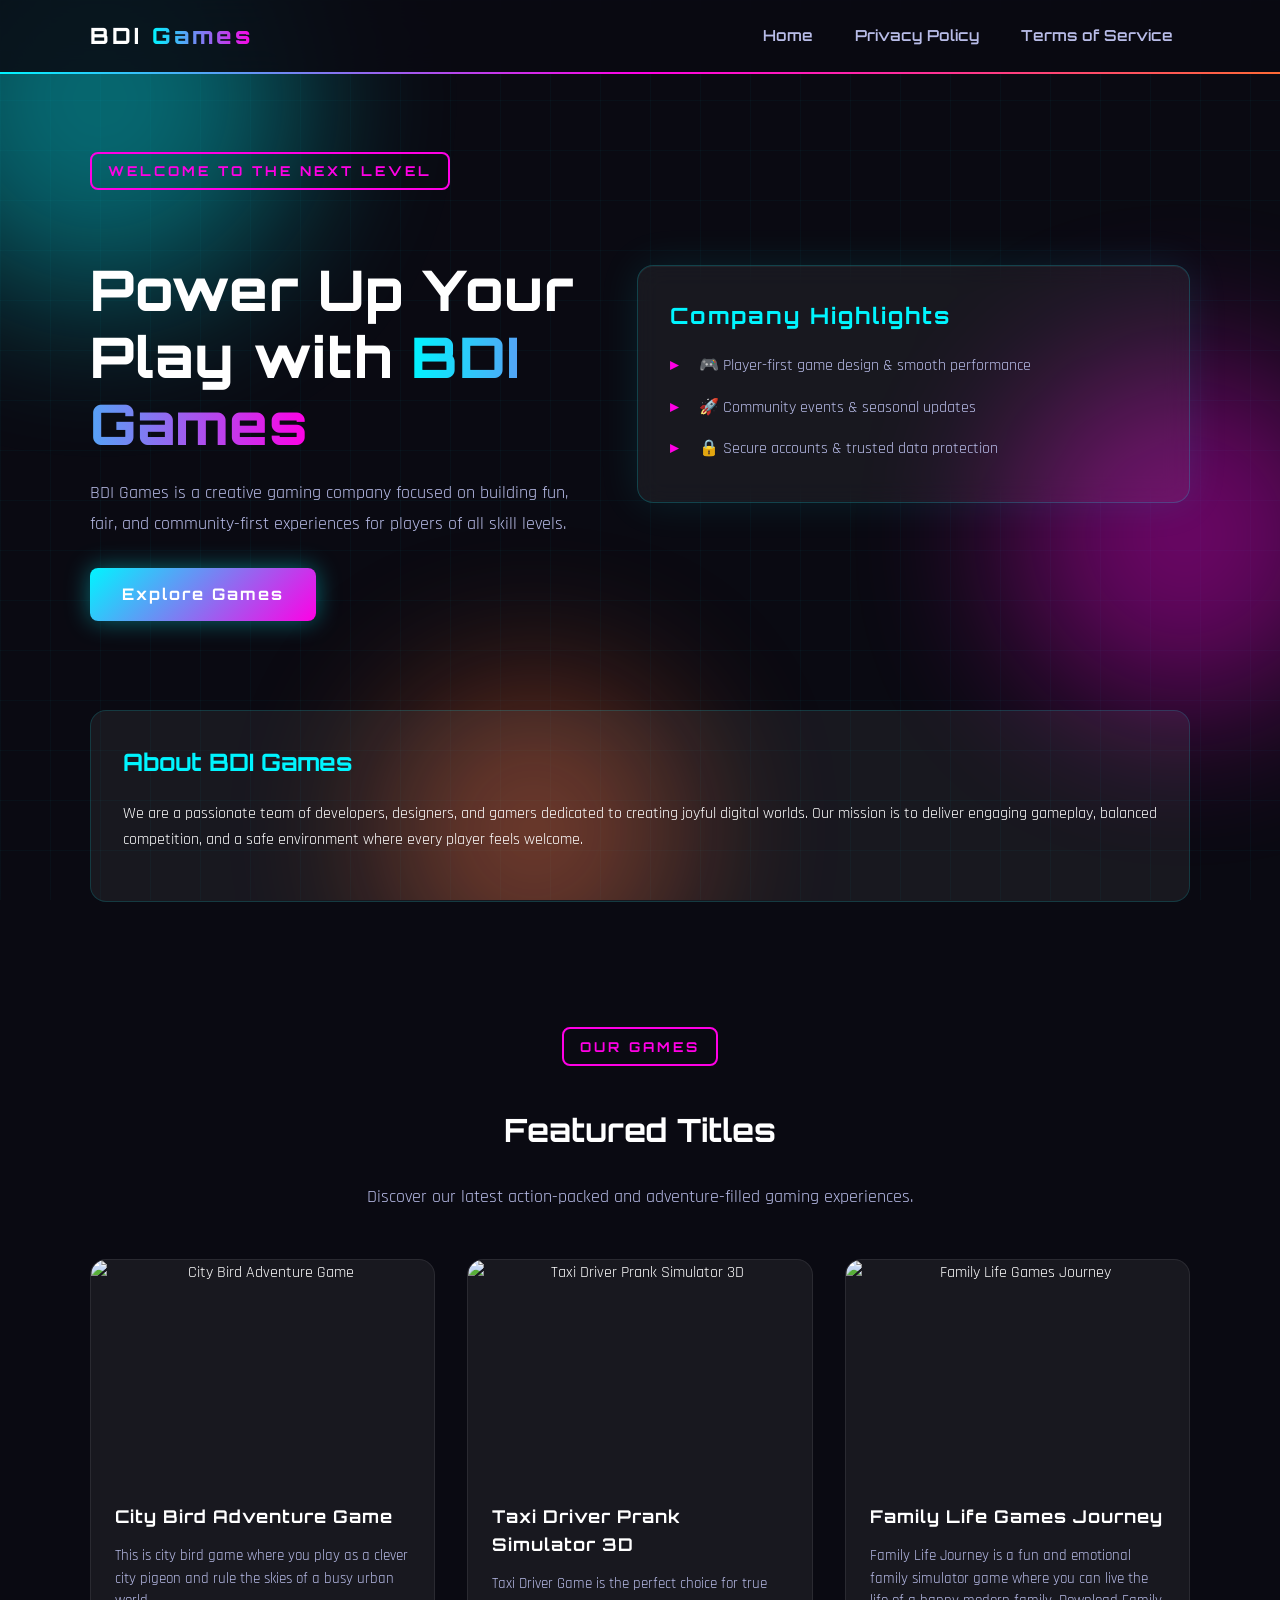
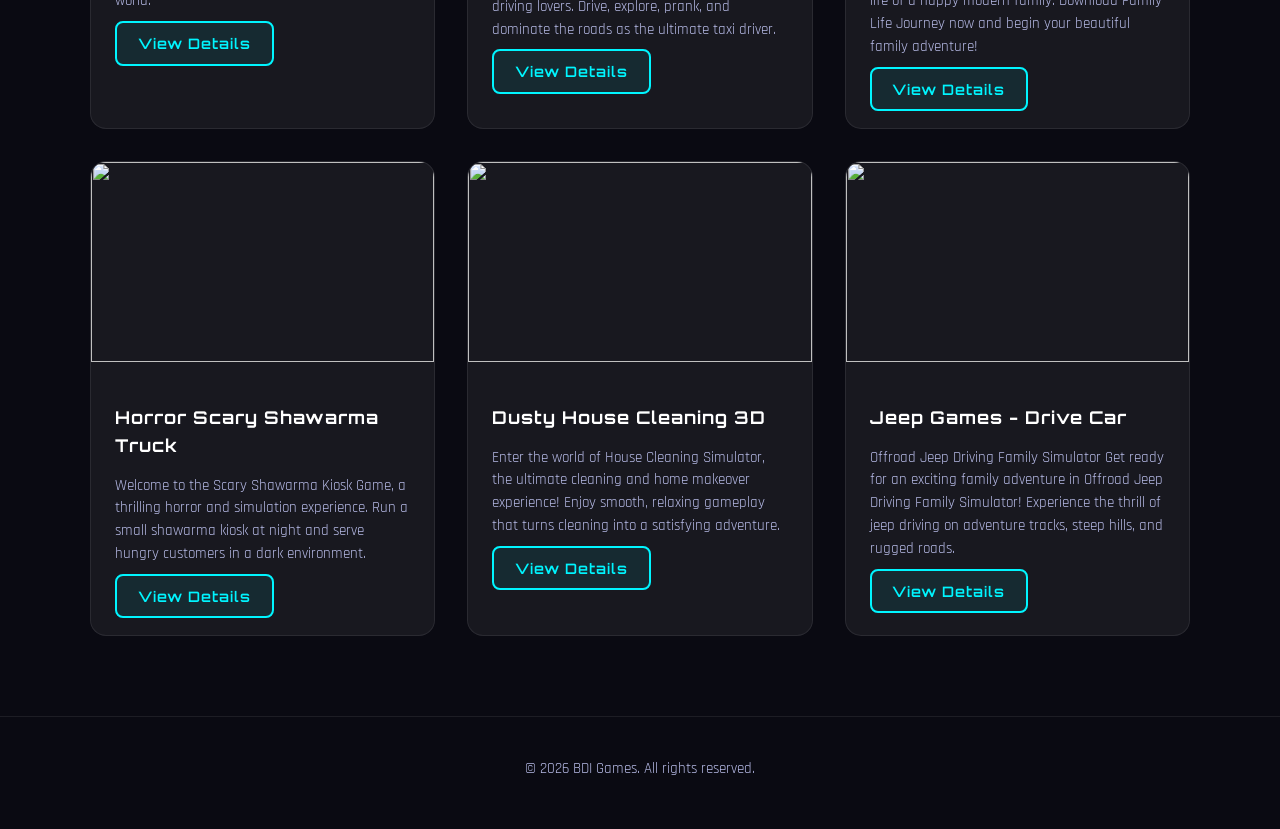
==== commit 83c0fb52: "burger button change" ====
--- a/index.html
+++ b/index.html
@@ -43,7 +43,7 @@
       BDI Games is a creative gaming company focused on building fun,
       fair, and community-first experiences for players of all skill levels.
     </p>
-    <a href="https://play.google.com/store/apps/developer?id=BDI+Games&hl=en_ZA" target="_blank" class="hero-btn">Explore Games</a>
+    <a href="https://play.google.com/store/apps/developer?id=BDI+Games&hl=en_ZA" target="_blank" class="hero-btn"><span>Explore Games</span></a>
   </div>
 
   <div class="hero-card">
--- a/styles.css
+++ b/styles.css
@@ -225,9 +225,11 @@
 
 .menu-toggle span {
   display: block;
+  width: 24px;
   height: 2px;
+  min-height: 2px;
   background: linear-gradient(90deg, var(--accent-cyan), var(--accent-magenta));
-  margin: 5px 0;
+  margin: 4px 0;
   border-radius: 2px;
   transition: all 0.3s ease;
 }
@@ -358,13 +360,14 @@
 .hero-btn:hover {
   transform: translateY(-4px) scale(1.02);
   box-shadow: 0 10px 40px rgba(255, 0, 229, 0.5), 0 0 60px rgba(0, 245, 255, 0.3);
+  color:#fff;
 }
 
 .hero-btn:hover::before {
   opacity: 1;
 }
 
-.hero-btn {
+.hero-btn span {
   position: relative;
   z-index: 1;
 }
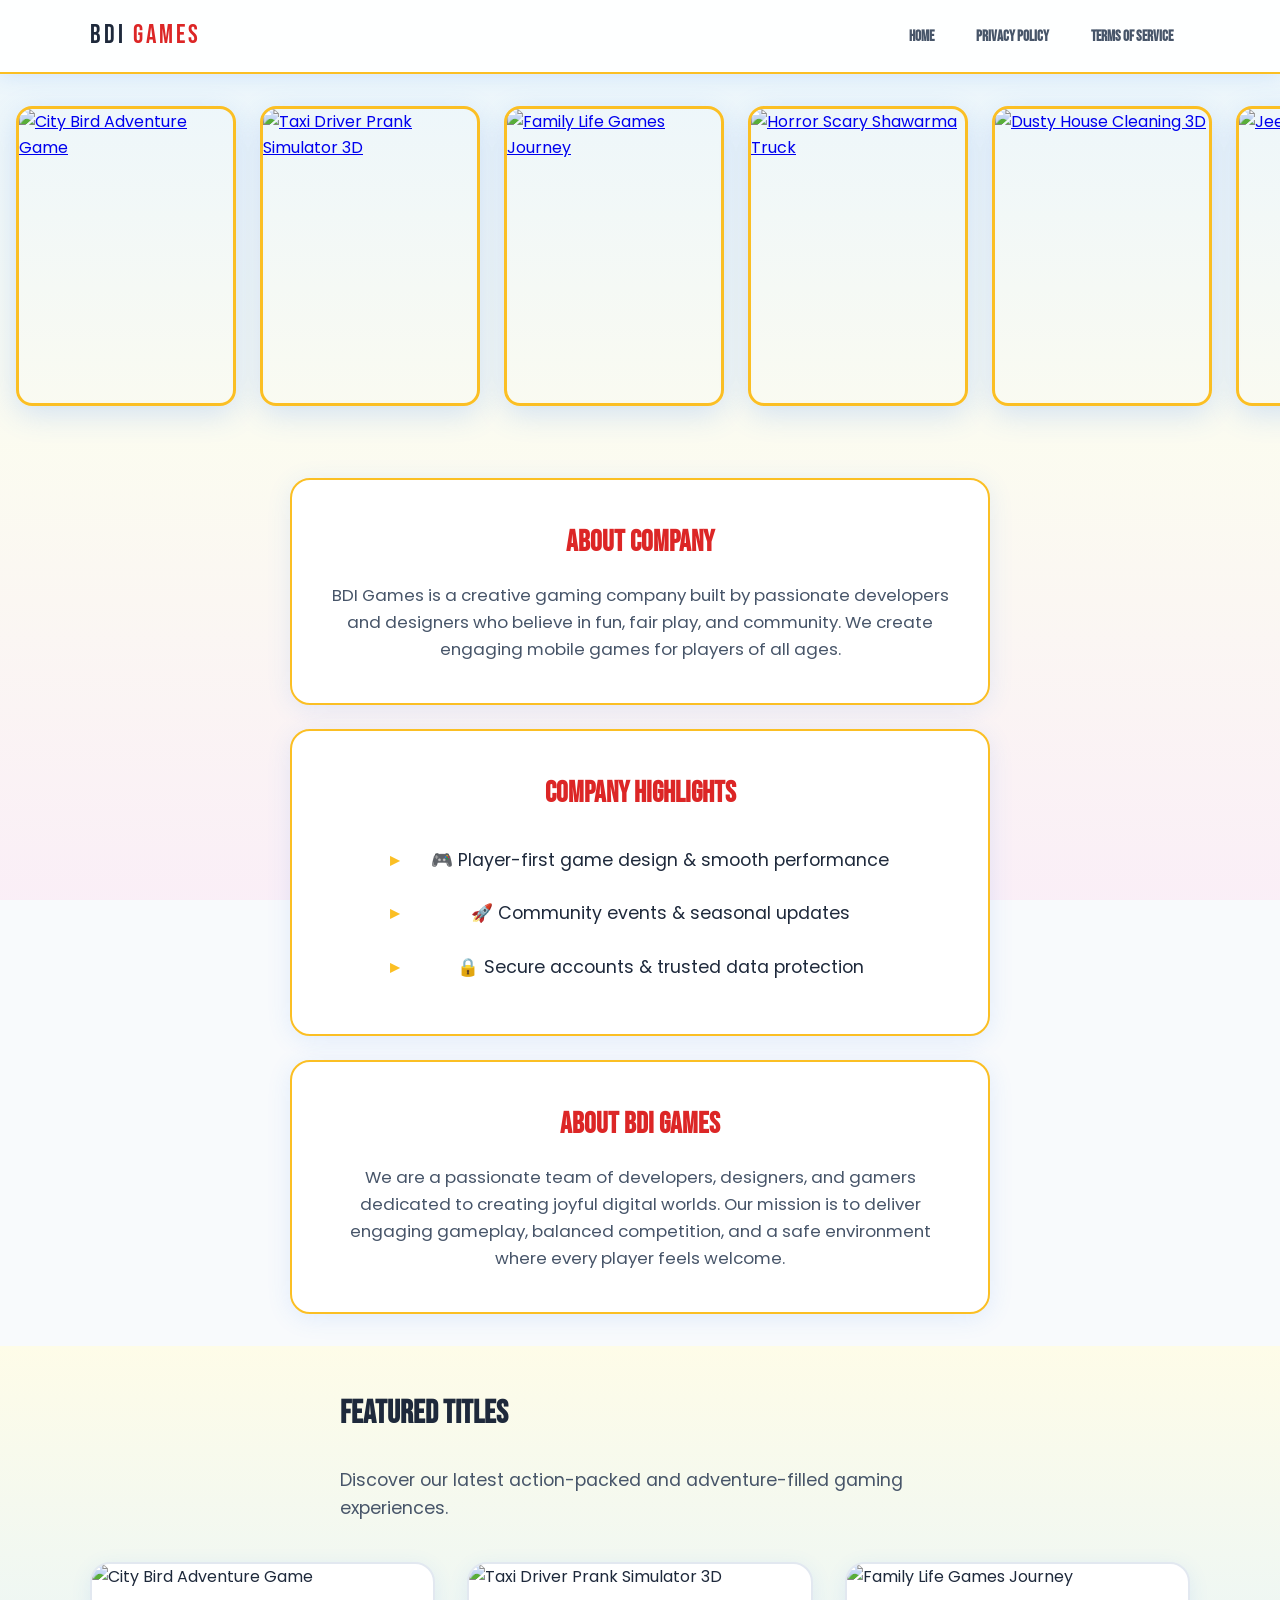
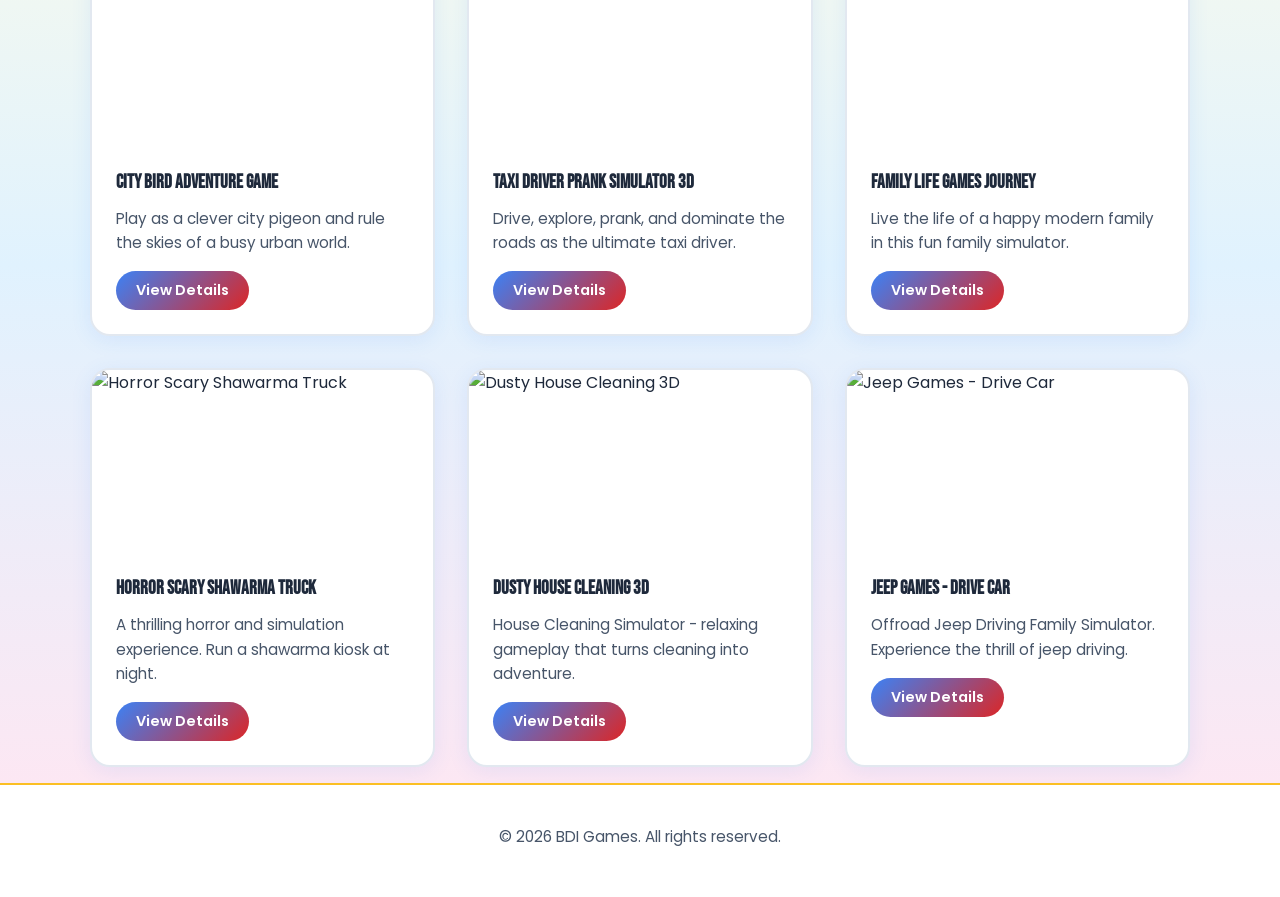
==== commit 72d0ae4a: "new white template" ====
--- a/index.html
+++ b/index.html
@@ -7,25 +7,19 @@
   <meta name="description" content="BDI Games - Play, compete, and connect in a vibrant gaming world.">
   <link rel="preconnect" href="https://fonts.googleapis.com">
   <link rel="preconnect" href="https://fonts.gstatic.com" crossorigin>
-  <link href="https://fonts.googleapis.com/css2?family=Orbitron:wght@400;600;700;800;900&family=Rajdhani:wght@400;500;600;700&display=swap" rel="stylesheet">
+  <link href="https://fonts.googleapis.com/css2?family=Bebas+Neue&family=Poppins:wght@400;500;600;700&display=swap" rel="stylesheet">
   <link rel="stylesheet" href="styles.css">
 </head>
 <body>
-  <div class="gaming-bg">
-    <div class="glow-orb glow-orb-1"></div>
-    <div class="glow-orb glow-orb-2"></div>
-    <div class="glow-orb glow-orb-3"></div>
-  </div>
+  <div class="gaming-bg"></div>
   <header class="site-header">
     <nav class="navbar container" aria-label="Main navigation">
       <a href="index.html" class="brand">BDI <span>Games</span></a>
-
       <button class="menu-toggle" aria-label="Toggle menu" aria-expanded="false">
         <span></span>
         <span></span>
         <span></span>
       </button>
-
       <ul class="nav-links">
         <li><a href="index.html">Home</a></li>
         <li><a href="privacy-policy.html">Privacy Policy</a></li>
@@ -35,141 +29,152 @@
   </header>
 
   <main>
-   <section id="home" class="hero container">
-  <div class="hero-content">
-    <p class="eyebrow">Welcome to the Next Level</p>
-    <h1>Power Up Your Play with <span>BDI Games</span></h1>
-    <p class="hero-text">
-      BDI Games is a creative gaming company focused on building fun,
-      fair, and community-first experiences for players of all skill levels.
-    </p>
-    <a href="https://play.google.com/store/apps/developer?id=BDI+Games&hl=en_ZA" target="_blank" class="hero-btn"><span>Explore Games</span></a>
-  </div>
 
-  <div class="hero-card">
-    <h2>Company Highlights</h2>
-    <ul>
-      <li>🎮 Player-first game design & smooth performance</li>
-      <li>🚀 Community events & seasonal updates</li>
-      <li>🔒 Secure accounts & trusted data protection</li>
-    </ul>
-  </div>
-</section>
-
-    <section class="info container">
-      <h2>About BDI Games</h2>
-      <p>
-        We are a passionate team of developers, designers, and gamers dedicated to creating
-        joyful digital worlds. Our mission is to deliver engaging gameplay, balanced competition,
-        and a safe environment where every player feels welcome.
-      </p>
+   
+    <!-- Hero: Game pics in infinite auto-moving slider -->
+    <section id="home" class="hero hero-game-slider">
+      <div class="hero-slider-wrapper">
+        <div class="hero-slider-track">
+          <div class="hero-slider-inner">
+            <a href="https://play.google.com/store/apps/details?id=com.bdi.iam.bad.bird&hl=en_ZA" target="_blank" class="hero-game-card">
+              <img src="https://play-lh.googleusercontent.com/wmmr8pS0dQKZZfdnL5TitMw8yKqP8D35pFoAiUXQdo8l0jQ15JruOz2ZEGiZR5S2_XIyPpFqWYnhA2rvlakiGA=w526-h296-rw" alt="City Bird Adventure Game">
+            </a>
+            <a href="https://play.google.com/store/apps/details?id=com.bdi.taxi.driver.prank.sim&hl=en_ZA" target="_blank" class="hero-game-card">
+              <img src="https://play-lh.googleusercontent.com/Hb1zZTF__HSkY_q2z36cQBcR2TfurTaIje8TIeFphxw279f1JKNfV-IdhkQZoidf0IpGu7mYYLH5NmrlzEQKAw=w526-h296-rw" alt="Taxi Driver Prank Simulator 3D">
+            </a>
+            <a href="https://play.google.com/store/apps/details?id=com.bdi.ideal.family.life.journey&hl=en_ZA" target="_blank" class="hero-game-card">
+              <img src="https://play-lh.googleusercontent.com/Ng3f3bSnYqlBOs2JcOdwzDOBQZ-BBrAxhixctRyzUbb1HpHU8iA3v7SZWNR1Z5Lxm1mP=w526-h296-rw" alt="Family Life Games Journey">
+            </a>
+            <a href="https://play.google.com/store/apps/details?id=com.bdi.horror.scary.shawarma.truck&hl=en_ZA" target="_blank" class="hero-game-card">
+              <img src="https://play-lh.googleusercontent.com/3AOB10d8M45VfGnoeLMoOQUt5aZbr0pIwIb6QK19zjJ1oxyEXZVJfE7yMcZwgtrAP1flHUSAtOqftLjuVkUKmQ=w526-h296-rw" alt="Horror Scary Shawarma Truck">
+            </a>
+            <a href="https://play.google.com/store/apps/details?id=com.bdi.dusty.house.cleaning.game&hl=en_ZA" target="_blank" class="hero-game-card">
+              <img src="https://play-lh.googleusercontent.com/9M5qBCzcSoImTF4yXDewmusRTXkJjzuvMLxoGhY30CwEXtODRI7QeMGsLNmqreDTPz-sUkyf10jgBSQSvH_WjQ=w526-h296-rw" alt="Dusty House Cleaning 3D">
+            </a>
+            <a href="https://play.google.com/store/apps/details?id=com.boydevelopit.drive.offroad.jeep.family.simulator&hl=en_ZA" target="_blank" class="hero-game-card">
+              <img src="https://play-lh.googleusercontent.com/iOtoP3CILLeJGM8voFYqrfpres6aS4oCV16aRkGQi2MvRZ9AAQB6bDQgCAHXk8K1sgc=w526-h296-rw" alt="Jeep Games - Drive Car">
+            </a>
+            <!-- Duplicate for seamless loop -->
+            <a href="https://play.google.com/store/apps/details?id=com.bdi.iam.bad.bird&hl=en_ZA" target="_blank" class="hero-game-card">
+              <img src="https://play-lh.googleusercontent.com/wmmr8pS0dQKZZfdnL5TitMw8yKqP8D35pFoAiUXQdo8l0jQ15JruOz2ZEGiZR5S2_XIyPpFqWYnhA2rvlakiGA=w526-h296-rw" alt="City Bird Adventure Game">
+            </a>
+            <a href="https://play.google.com/store/apps/details?id=com.bdi.taxi.driver.prank.sim&hl=en_ZA" target="_blank" class="hero-game-card">
+              <img src="https://play-lh.googleusercontent.com/Hb1zZTF__HSkY_q2z36cQBcR2TfurTaIje8TIeFphxw279f1JKNfV-IdhkQZoidf0IpGu7mYYLH5NmrlzEQKAw=w526-h296-rw" alt="Taxi Driver Prank Simulator 3D">
+            </a>
+            <a href="https://play.google.com/store/apps/details?id=com.bdi.ideal.family.life.journey&hl=en_ZA" target="_blank" class="hero-game-card">
+              <img src="https://play-lh.googleusercontent.com/Ng3f3bSnYqlBOs2JcOdwzDOBQZ-BBrAxhixctRyzUbb1HpHU8iA3v7SZWNR1Z5Lxm1mP=w526-h296-rw" alt="Family Life Games Journey">
+            </a>
+            <a href="https://play.google.com/store/apps/details?id=com.bdi.horror.scary.shawarma.truck&hl=en_ZA" target="_blank" class="hero-game-card">
+              <img src="https://play-lh.googleusercontent.com/3AOB10d8M45VfGnoeLMoOQUt5aZbr0pIwIb6QK19zjJ1oxyEXZVJfE7yMcZwgtrAP1flHUSAtOqftLjuVkUKmQ=w526-h296-rw" alt="Horror Scary Shawarma Truck">
+            </a>
+            <a href="https://play.google.com/store/apps/details?id=com.bdi.dusty.house.cleaning.game&hl=en_ZA" target="_blank" class="hero-game-card">
+              <img src="https://play-lh.googleusercontent.com/9M5qBCzcSoImTF4yXDewmusRTXkJjzuvMLxoGhY30CwEXtODRI7QeMGsLNmqreDTPz-sUkyf10jgBSQSvH_WjQ=w526-h296-rw" alt="Dusty House Cleaning 3D">
+            </a>
+            <a href="https://play.google.com/store/apps/details?id=com.boydevelopit.drive.offroad.jeep.family.simulator&hl=en_ZA" target="_blank" class="hero-game-card">
+              <img src="https://play-lh.googleusercontent.com/iOtoP3CILLeJGM8voFYqrfpres6aS4oCV16aRkGQi2MvRZ9AAQB6bDQgCAHXk8K1sgc=w526-h296-rw" alt="Jeep Games - Drive Car">
+            </a>
+          </div>
+        </div>
+      </div>
+   
     </section>
 
-    <section class="portfolio container">
-      <div class="section-header">
-        <p class="eyebrow">Our Games</p>
-        <h2>Featured Titles</h2>
-        <p class="section-text">
-          Discover our latest action-packed and adventure-filled gaming experiences.
-        </p>
-      </div>
-    
-      <div class="portfolio-grid">
-        
-        <div class="portfolio-card">
-          <div class="portfolio-image">
-            <img src="https://play-lh.googleusercontent.com/wmmr8pS0dQKZZfdnL5TitMw8yKqP8D35pFoAiUXQdo8l0jQ15JruOz2ZEGiZR5S2_XIyPpFqWYnhA2rvlakiGA=w526-h296-rw" alt="City Bird Adventure Game">
+
+    <!-- About Company -->
+    <section class="section-about-company container">
+      <h2>About Company</h2>
+      <p>BDI Games is a creative gaming company built by passionate developers and designers who believe in fun, fair play, and community. We create engaging mobile games for players of all ages.</p>
+    </section>
+
+    <!-- Company Highlights -->
+    <section class="section-highlights container">
+      <h2>Company Highlights</h2>
+      <ul class="highlights-list">
+        <li>🎮 Player-first game design & smooth performance</li>
+        <li>🚀 Community events & seasonal updates</li>
+        <li>🔒 Secure accounts & trusted data protection</li>
+      </ul>
+    </section>
+
+    <!-- About BDI Games -->
+    <section class="section-about-bdi container">
+      <h2>About BDI Games</h2>
+      <p>We are a passionate team of developers, designers, and gamers dedicated to creating joyful digital worlds. Our mission is to deliver engaging gameplay, balanced competition, and a safe environment where every player feels welcome.</p>
+    </section>
+
+    <!-- Our Games - Light section -->
+    <section class="section-our-games">
+      <div class="container">
+        <div class="section-header">
+          <!-- <p class="eyebrow">Our Games</p> -->
+          <h2>Featured Titles</h2>
+          <p class="section-text">Discover our latest action-packed and adventure-filled gaming experiences.</p>
+        </div>
+        <div class="games-grid">
+          <div class="game-card">
+            <div class="game-card-image">
+              <img src="https://play-lh.googleusercontent.com/wmmr8pS0dQKZZfdnL5TitMw8yKqP8D35pFoAiUXQdo8l0jQ15JruOz2ZEGiZR5S2_XIyPpFqWYnhA2rvlakiGA=w526-h296-rw" alt="City Bird Adventure Game">
+            </div>
+            <div class="game-card-content">
+              <h3>City Bird Adventure Game</h3>
+              <p>Play as a clever city pigeon and rule the skies of a busy urban world.</p>
+              <a href="https://play.google.com/store/apps/details?id=com.bdi.iam.bad.bird&hl=en_ZA" target="_blank" class="game-card-btn">View Details</a>
+            </div>
           </div>
-          <div class="portfolio-content">
-            <h3>City Bird Adventure Game</h3>
-            <p>
-              This is city bird game where you play as a clever city pigeon and rule the skies of a busy urban world.
-            </p>
-            <a href="https://play.google.com/store/apps/details?id=com.bdi.iam.bad.bird&hl=en_ZA" target="_blank" class="btn btn-secondary">View Details</a>
+          <div class="game-card">
+            <div class="game-card-image">
+              <img src="https://play-lh.googleusercontent.com/Hb1zZTF__HSkY_q2z36cQBcR2TfurTaIje8TIeFphxw279f1JKNfV-IdhkQZoidf0IpGu7mYYLH5NmrlzEQKAw=w526-h296-rw" alt="Taxi Driver Prank Simulator 3D">
+            </div>
+            <div class="game-card-content">
+              <h3>Taxi Driver Prank Simulator 3D</h3>
+              <p>Drive, explore, prank, and dominate the roads as the ultimate taxi driver.</p>
+              <a href="https://play.google.com/store/apps/details?id=com.bdi.taxi.driver.prank.sim&hl=en_ZA" target="_blank" class="game-card-btn">View Details</a>
+            </div>
+          </div>
+          <div class="game-card">
+            <div class="game-card-image">
+              <img src="https://play-lh.googleusercontent.com/Ng3f3bSnYqlBOs2JcOdwzDOBQZ-BBrAxhixctRyzUbb1HpHU8iA3v7SZWNR1Z5Lxm1mP=w526-h296-rw" alt="Family Life Games Journey">
+            </div>
+            <div class="game-card-content">
+              <h3>Family Life Games Journey</h3>
+              <p>Live the life of a happy modern family in this fun family simulator.</p>
+              <a href="https://play.google.com/store/apps/details?id=com.bdi.ideal.family.life.journey&hl=en_ZA" target="_blank" class="game-card-btn">View Details</a>
+            </div>
+          </div>
+          <div class="game-card">
+            <div class="game-card-image">
+              <img src="https://play-lh.googleusercontent.com/3AOB10d8M45VfGnoeLMoOQUt5aZbr0pIwIb6QK19zjJ1oxyEXZVJfE7yMcZwgtrAP1flHUSAtOqftLjuVkUKmQ=w526-h296-rw" alt="Horror Scary Shawarma Truck">
+            </div>
+            <div class="game-card-content">
+              <h3>Horror Scary Shawarma Truck</h3>
+              <p>A thrilling horror and simulation experience. Run a shawarma kiosk at night.</p>
+              <a href="https://play.google.com/store/apps/details?id=com.bdi.horror.scary.shawarma.truck&hl=en_ZA" target="_blank" class="game-card-btn">View Details</a>
+            </div>
+          </div>
+          <div class="game-card">
+            <div class="game-card-image">
+              <img src="https://play-lh.googleusercontent.com/9M5qBCzcSoImTF4yXDewmusRTXkJjzuvMLxoGhY30CwEXtODRI7QeMGsLNmqreDTPz-sUkyf10jgBSQSvH_WjQ=w526-h296-rw" alt="Dusty House Cleaning 3D">
+            </div>
+            <div class="game-card-content">
+              <h3>Dusty House Cleaning 3D</h3>
+              <p>House Cleaning Simulator - relaxing gameplay that turns cleaning into adventure.</p>
+              <a href="https://play.google.com/store/apps/details?id=com.bdi.dusty.house.cleaning.game&hl=en_ZA" target="_blank" class="game-card-btn">View Details</a>
+            </div>
+          </div>
+          <div class="game-card">
+            <div class="game-card-image">
+              <img src="https://play-lh.googleusercontent.com/iOtoP3CILLeJGM8voFYqrfpres6aS4oCV16aRkGQi2MvRZ9AAQB6bDQgCAHXk8K1sgc=w526-h296-rw" alt="Jeep Games - Drive Car">
+            </div>
+            <div class="game-card-content">
+              <h3>Jeep Games - Drive Car</h3>
+              <p>Offroad Jeep Driving Family Simulator. Experience the thrill of jeep driving.</p>
+              <a href="https://play.google.com/store/apps/details?id=com.boydevelopit.drive.offroad.jeep.family.simulator&hl=en_ZA" target="_blank" class="game-card-btn">View Details</a>
+            </div>
           </div>
         </div>
-    
-        <div class="portfolio-card">
-          <div class="portfolio-image">
-            <img src="https://play-lh.googleusercontent.com/Hb1zZTF__HSkY_q2z36cQBcR2TfurTaIje8TIeFphxw279f1JKNfV-IdhkQZoidf0IpGu7mYYLH5NmrlzEQKAw=w526-h296-rw" alt="Taxi Driver Prank Simulator 3D">
-          </div>
-          <div class="portfolio-content">
-            <h3>Taxi Driver Prank Simulator 3D</h3>
-            <p>
-Taxi Driver Game is the perfect choice for true driving lovers. Drive, explore, prank, and dominate the roads as the ultimate taxi driver.            </p>
-            <a href="https://play.google.com/store/apps/details?id=com.bdi.taxi.driver.prank.sim&hl=en_ZA" target="_blank" class="btn btn-secondary">View Details</a>
-          </div>
-        </div>
-    
-        <div class="portfolio-card">
-          <div class="portfolio-image">
-            <img src="https://play-lh.googleusercontent.com/Ng3f3bSnYqlBOs2JcOdwzDOBQZ-BBrAxhixctRyzUbb1HpHU8iA3v7SZWNR1Z5Lxm1mP=w526-h296-rw" alt="Family Life Games Journey">
-          </div>
-          <div class="portfolio-content">
-            <h3>Family Life Games Journey</h3>
-            <p>
-Family Life Journey is a fun and emotional family simulator game where you can live the life of a happy modern family. Download Family Life Journey now and begin your beautiful family adventure!            </p>
-            <a href="https://play.google.com/store/apps/details?id=com.bdi.ideal.family.life.journey&hl=en_ZA" target="_blank" class="btn btn-secondary">View Details</a>
-          </div>
-        </div>
-
-
-          <div class="portfolio-card">
-          <div class="portfolio-image">
-            <img src="https://play-lh.googleusercontent.com/3AOB10d8M45VfGnoeLMoOQUt5aZbr0pIwIb6QK19zjJ1oxyEXZVJfE7yMcZwgtrAP1flHUSAtOqftLjuVkUKmQ=w526-h296-rw">
-          </div>
-          <div class="portfolio-content">
-            <h3>Horror Scary Shawarma Truck</h3>
-            <p>
-Welcome to the Scary Shawarma Kiosk Game, a thrilling horror and simulation experience. Run a small shawarma kiosk at night and serve hungry customers in a dark environment. </p>           <a href="https://play.google.com/store/apps/details?id=com.bdi.horror.scary.shawarma.truck&hl=en_ZA" target="_blank" class="btn btn-secondary">View Details</a>
-          </div>
-        </div>
-
-
-          <div class="portfolio-card">
-          <div class="portfolio-image">
-            <img  src="https://play-lh.googleusercontent.com/9M5qBCzcSoImTF4yXDewmusRTXkJjzuvMLxoGhY30CwEXtODRI7QeMGsLNmqreDTPz-sUkyf10jgBSQSvH_WjQ=w526-h296-rw">
-          </div>
-          <div class="portfolio-content">
-            <h3>Dusty House Cleaning 3D
-</h3>
-            <p>Enter the world of House Cleaning Simulator, the ultimate cleaning and home makeover experience! Enjoy smooth, relaxing gameplay that turns cleaning into a satisfying adventure.</p>           <a href="https://play.google.com/store/apps/details?id=com.bdi.dusty.house.cleaning.game&hl=en_ZA" target="_blank" class="btn btn-secondary">View Details</a>
-          </div>
-        </div>
-
-
-            <div class="portfolio-card">
-          <div class="portfolio-image">
-            <img  src="https://play-lh.googleusercontent.com/iOtoP3CILLeJGM8voFYqrfpres6aS4oCV16aRkGQi2MvRZ9AAQB6bDQgCAHXk8K1sgc=w526-h296-rw">
-          </div>
-          <div class="portfolio-content">
-            <h3>Jeep Games - Drive Car</h3>
-            <p>Offroad Jeep Driving Family Simulator
-Get ready for an exciting family adventure in Offroad Jeep Driving Family Simulator! Experience the thrill of jeep driving on adventure tracks, steep hills, and rugged roads. </p>           <a href="https://play.google.com/store/apps/details?id=com.boydevelopit.drive.offroad.jeep.family.simulator&hl=en_ZA" target="_blank" class="btn btn-secondary">View Details</a>
-          </div>
-        </div>
-    
       </div>
     </section>
-
-    <!-- <section class="info container">
-      <h2>Important Links</h2>
-      <p>
-        Learn more about how we protect your data and the rules for using our platform.
-      </p>
-      <div class="hero-actions">
-        <a class="btn btn-secondary" href="privacy-policy.html">Read Privacy Policy</a>
-        <a class="btn btn-secondary" href="terms-of-service.html">Read Terms of Service</a>
-      </div>
-    </section>
-  </main> -->
-
-  <!-- <nav class="bottom-nav" aria-label="Bottom navigation">
-    <a href="index.html">Home</a>
-    <a href="#home">Top</a>
-    <a href="privacy-policy.html">Privacy</a>
-    <a href="terms-of-service.html">Terms</a>
-  </nav> -->
+  </main>
 
   <footer class="site-footer">
     <p>&copy; <span id="year"></span> BDI Games. All rights reserved.</p>
--- a/styles.css
+++ b/styles.css
@@ -1,27 +1,19 @@
 /* =========================
-   BDI GAMES - GAMING THEME
-   Vibrant, colourful, animated
+   BDI GAMES - LIGHT THEME (No Black)
 ========================= */
 
 :root {
-  --bg-dark: #0a0a12;
-  --bg-deep: #0d0d1a;
-  --surface: rgba(255, 255, 255, 0.06);
-  --surface-hover: rgba(255, 255, 255, 0.1);
-  --text: #ffffff;
-  --muted: #b8bce8;
-  --accent-cyan: #00f5ff;
-  --accent-magenta: #ff00e5;
-  --accent-orange: #ff6b35;
-  --accent-lime: #39ff14;
-  --accent-purple: #a855f7;
+  --bg-light: #f8fafc;
+  --bg-cream: #fefce8;
+  --bg-soft: #e0f2fe;
+  --surface: rgba(255, 255, 255, 0.9);
+  --text: #1e293b;
+  --text-muted: #475569;
+  --accent-red: #dc2626;
   --accent-blue: #3b82f6;
-  --glow-cyan: rgba(0, 245, 255, 0.5);
-  --glow-magenta: rgba(255, 0, 229, 0.5);
-  --glow-orange: rgba(255, 107, 53, 0.5);
-  --shadow-glow: 0 0 30px rgba(0, 245, 255, 0.3);
-  --font-display: "Orbitron", sans-serif;
-  --font-body: "Rajdhani", sans-serif;
+  --accent-yellow: #fbbf24;
+  --font-display: "Bebas Neue", sans-serif;
+  --font-body: "Poppins", sans-serif;
 }
 
 * {
@@ -37,7 +29,7 @@
 
 body {
   font-family: var(--font-body);
-  background: var(--bg-dark);
+  background: var(--bg-light);
   color: var(--text);
   min-height: 100vh;
   line-height: 1.6;
@@ -45,73 +37,13 @@
   overflow-x: hidden;
 }
 
-/* Animated background orbs */
 .gaming-bg {
   position: fixed;
   inset: 0;
   z-index: 0;
   pointer-events: none;
-  overflow: hidden;
-}
-
-.glow-orb {
-  position: absolute;
-  border-radius: 50%;
-  filter: blur(80px);
-  opacity: 0.4;
-  animation: float-orb 12s ease-in-out infinite;
-}
-
-.glow-orb-1 {
-  width: 400px;
-  height: 400px;
-  background: var(--accent-cyan);
-  top: -100px;
-  left: -100px;
-  animation-delay: 0s;
-}
-
-.glow-orb-2 {
-  width: 350px;
-  height: 350px;
-  background: var(--accent-magenta);
-  top: 40%;
-  right: -80px;
-  animation-delay: -4s;
-}
-
-.glow-orb-3 {
-  width: 300px;
-  height: 300px;
-  background: var(--accent-orange);
-  bottom: -80px;
-  left: 30%;
-  animation-delay: -8s;
-}
-
-@keyframes float-orb {
-  0%, 100% {
-    transform: translate(0, 0) scale(1);
-  }
-  33% {
-    transform: translate(30px, -30px) scale(1.05);
-  }
-  66% {
-    transform: translate(-20px, 20px) scale(0.95);
-  }
-}
-
-/* Grid overlay for gaming vibe */
-body::before {
-  content: "";
-  position: fixed;
-  inset: 0;
-  z-index: 0;
-  background-image:
-    linear-gradient(rgba(0, 245, 255, 0.03) 1px, transparent 1px),
-    linear-gradient(90deg, rgba(0, 245, 255, 0.03) 1px, transparent 1px);
-  background-size: 50px 50px;
-  pointer-events: none;
+  background: linear-gradient(180deg, #e0f2fe 0%, #fefce8 50%, #fce7f3 100%);
+  opacity: 0.6;
 }
 
 .container {
@@ -119,6 +51,275 @@
   margin: 0 auto;
   position: relative;
   z-index: 1;
+}
+
+/* =========================
+   HERO - GAME PICS INFINITE SLIDER
+========================= */
+
+.hero-game-slider {
+  position: relative;
+  overflow: hidden;
+  padding: 0;
+  min-height: 380px;
+  display: flex;
+  align-items: center;
+  justify-content: center;
+}
+
+.hero-slider-wrapper {
+  position: absolute;
+  inset: 0;
+}
+
+.hero-slider-track {
+  position: absolute;
+  inset: 0;
+  overflow: hidden;
+}
+
+.hero-slider-inner {
+  display: flex;
+  gap: 1.5rem;
+  animation: hero-infinite-scroll 25s linear infinite;
+  padding: 2rem 1rem;
+  width: max-content;
+}
+
+.hero-slider-inner:hover {
+  animation-play-state: paused;
+}
+
+.hero-game-card {
+  flex: 0 0 220px;
+  width: 220px;
+  height: 300px;
+  border-radius: 16px;
+  overflow: hidden;
+  box-shadow: 0 8px 30px rgba(59, 130, 246, 0.2);
+  border: 3px solid var(--accent-yellow);
+  transition: transform 0.3s ease, box-shadow 0.3s ease;
+}
+
+.hero-game-card:hover {
+  transform: scale(1.05);
+  box-shadow: 0 12px 40px rgba(220, 38, 38, 0.25);
+  border-color: var(--accent-red);
+}
+
+.hero-game-card img {
+  width: 100%;
+  height: 100%;
+  object-fit: cover;
+  display: block;
+}
+
+.hero-overlay {
+  position: relative;
+  z-index: 5;
+  text-align: center;
+  padding: 2rem;
+  pointer-events: none;
+}
+
+.hero-overlay * {
+  pointer-events: auto;
+}
+
+.hero-overlay h1 {
+  font-family: var(--font-display);
+  font-size: clamp(2rem, 5vw, 3.5rem);
+  color: var(--text);
+  margin: 0 0 1rem;
+  text-shadow: 0 2px 10px rgba(255, 255, 255, 0.8);
+}
+
+.hero-overlay h1 span {
+  color: var(--accent-red);
+}
+
+.hero-cta {
+  display: inline-block;
+  padding: 12px 28px;
+  background: linear-gradient(135deg, var(--accent-blue), var(--accent-red));
+  color: white;
+  text-decoration: none;
+  font-family: var(--font-display);
+  font-weight: 700;
+  border-radius: 30px;
+  border: 2px solid white;
+  box-shadow: 0 4px 20px rgba(59, 130, 246, 0.4);
+  transition: all 0.3s ease;
+}
+
+.hero-cta:hover {
+  transform: scale(1.08);
+  box-shadow: 0 6px 30px rgba(220, 38, 38, 0.4);
+}
+
+@keyframes hero-infinite-scroll {
+  0% { transform: translateX(0); }
+  100% { transform: translateX(-50%); }
+}
+
+/* =========================
+   ABOUT COMPANY | HIGHLIGHTS | ABOUT BDI
+========================= */
+
+.section-about-company,
+.section-highlights,
+.section-about-bdi {
+  padding: 2.5rem 2rem;
+  background: white;
+  margin: 1.5rem auto;
+  border-radius: 20px;
+  border: 2px solid var(--accent-yellow);
+  box-shadow: 0 4px 25px rgba(59, 130, 246, 0.12);
+  text-align: center;
+  max-width: 700px;
+}
+
+.section-about-company h2,
+.section-highlights h2,
+.section-about-bdi h2 {
+  font-family: var(--font-display);
+  font-size: 1.8rem;
+  color: var(--accent-red);
+  margin-top: 0;
+  margin-bottom: 1rem;
+}
+
+.section-about-company p,
+.section-about-bdi p {
+  color: var(--text-muted);
+  margin: 0 auto;
+  max-width: 700px;
+  font-size: 1.05rem;
+}
+
+.highlights-list {
+  list-style: none;
+  padding: 0;
+  margin: 0 auto;
+  max-width: 500px;
+}
+
+.highlights-list li {
+  padding: 0.8rem 0;
+  padding-left: 2.5rem;
+  position: relative;
+  color: var(--text);
+  font-size: 1.1rem;
+}
+
+.highlights-list li::before {
+  content: "▸";
+  position: absolute;
+  left: 0;
+  color: var(--accent-yellow);
+  font-weight: bold;
+}
+
+/* =========================
+   OUR GAMES - LIGHT SECTION
+========================= */
+
+.section-our-games {
+  background: linear-gradient(180deg, #fefce8 0%, #e0f2fe 50%, #fce7f3 100%);
+  padding: 1rem 0 1rem;
+  margin-top: 2rem;
+}
+
+.section-our-games .section-header {
+  max-width: 600px;
+  margin: 0 auto 2.5rem;
+}
+
+.section-our-games .eyebrow {
+  background: linear-gradient(90deg, var(--accent-red), var(--accent-blue));
+  color: white;
+  border: 2px solid white;
+}
+
+.section-our-games h2 {
+  font-family: var(--font-display);
+  color: var(--text);
+  font-size: 2rem;
+}
+
+.section-our-games .section-text {
+  color: var(--text-muted);
+}
+
+.games-grid {
+  display: grid;
+  grid-template-columns: repeat(auto-fit, minmax(300px, 1fr));
+  gap: 2rem;
+}
+
+.game-card {
+  background: white;
+  border-radius: 20px;
+  overflow: hidden;
+  border: 2px solid #e2e8f0;
+  box-shadow: 0 4px 20px rgba(59, 130, 246, 0.1);
+  transition: all 0.3s ease;
+}
+
+.game-card:hover {
+  transform: translateY(-8px);
+  box-shadow: 0 12px 40px rgba(59, 130, 246, 0.2);
+  border-color: var(--accent-yellow);
+}
+
+.game-card-image {
+  overflow: hidden;
+}
+
+.game-card-image img {
+  width: 100%;
+  height: 180px;
+  object-fit: cover;
+  display: block;
+  transition: transform 0.4s ease;
+}
+
+.game-card:hover .game-card-image img {
+  transform: scale(1.05);
+}
+
+.game-card-content {
+  padding: 1.5rem;
+}
+
+.game-card-content h3 {
+  font-family: var(--font-display);
+  font-size: 1.2rem;
+  color: var(--text);
+  margin: 0 0 0.5rem;
+}
+
+.game-card-content p {
+  color: var(--text-muted);
+  font-size: 0.95rem;
+  margin: 0 0 1rem;
+}
+
+.game-card-btn {
+  display: inline-block;
+  padding: 8px 20px;
+  background: linear-gradient(135deg, var(--accent-blue), var(--accent-red));
+  color: white;
+  text-decoration: none;
+  font-weight: 600;
+  font-size: 0.9rem;
+  border-radius: 25px;
+  transition: all 0.3s ease;
+}
+
+.game-card-btn:hover {
+  transform: scale(1.05);
+  box-shadow: 0 4px 15px rgba(59, 130, 246, 0.4);
 }
 
 /* =========================
@@ -129,16 +330,10 @@
   position: sticky;
   top: 0;
   z-index: 100;
-  background: rgba(10, 10, 18, 0.85);
+  background: rgba(255, 255, 255, 0.95);
   backdrop-filter: blur(16px);
-  border-bottom: 2px solid transparent;
-  border-image: linear-gradient(90deg, var(--accent-cyan), var(--accent-magenta), var(--accent-orange)) 1;
-  animation: border-glow 3s ease-in-out infinite;
-}
-
-@keyframes border-glow {
-  0%, 100% { opacity: 1; }
-  50% { opacity: 0.7; }
+  border-bottom: 2px solid var(--accent-yellow);
+  box-shadow: 0 2px 20px rgba(59, 130, 246, 0.15);
 }
 
 .navbar {
@@ -152,8 +347,7 @@
   font-family: var(--font-display);
   color: var(--text);
   text-decoration: none;
-  font-weight: 800;
-  font-size: 1.4rem;
+  font-size: 1.6rem;
   letter-spacing: 3px;
   transition: all 0.3s ease;
   position: relative;
@@ -161,20 +355,10 @@
 
 .brand:hover {
   transform: scale(1.05);
-  text-shadow: 0 0 20px var(--glow-cyan);
 }
 
 .brand span {
-  background: linear-gradient(90deg, var(--accent-cyan), var(--accent-magenta));
-  -webkit-background-clip: text;
-  -webkit-text-fill-color: transparent;
-  background-clip: text;
-  animation: gradient-shift 4s ease infinite;
-}
-
-@keyframes gradient-shift {
-  0%, 100% { filter: hue-rotate(0deg); }
-  50% { filter: hue-rotate(10deg); }
+  color: var(--accent-red);
 }
 
 .nav-links {
@@ -187,7 +371,7 @@
 
 .nav-links a {
   font-family: var(--font-display);
-  color: var(--muted);
+  color: var(--text-muted);
   text-decoration: none;
   font-weight: 600;
   font-size: 0.95rem;
@@ -199,10 +383,10 @@
 }
 
 .nav-links a:hover {
-  color: var(--accent-cyan);
-  background: rgba(0, 245, 255, 0.1);
-  border-color: rgba(0, 245, 255, 0.3);
-  box-shadow: 0 0 15px rgba(0, 245, 255, 0.2);
+  color: var(--accent-red);
+  background: rgba(220, 38, 38, 0.15);
+  border-color: rgba(220, 38, 38, 0.4);
+  box-shadow: 0 0 15px rgba(220, 38, 38, 0.2);
   transform: translateY(-2px);
 }
 
@@ -210,7 +394,7 @@
   display: none;
   width: 44px;
   height: 44px;
-  border: 2px solid var(--accent-cyan);
+  border: 2px solid var(--accent-blue);
   border-radius: 8px;
   background: transparent;
   cursor: pointer;
@@ -219,8 +403,7 @@
 }
 
 .menu-toggle:hover {
-  background: rgba(0, 245, 255, 0.1);
-  box-shadow: 0 0 15px var(--glow-cyan);
+  background: rgba(59, 130, 246, 0.15);
 }
 
 .menu-toggle span {
@@ -228,7 +411,7 @@
   width: 24px;
   height: 2px;
   min-height: 2px;
-  background: linear-gradient(90deg, var(--accent-cyan), var(--accent-magenta));
+  background: var(--accent-blue);
   margin: 4px 0;
   border-radius: 2px;
   transition: all 0.3s ease;
@@ -259,9 +442,233 @@
   position: relative;
 }
 
+/* =========================
+   HERO - BLUE RED YELLOW SLIDER STYLE
+========================= */
+
+.hero-slider-style {
+  background: linear-gradient(145deg, #1e3a5f 0%, #0d1b2a 40%, #1b263b 100%);
+  border-radius: 24px;
+  padding: 3rem 2.5rem 4rem;
+  position: relative;
+  overflow: hidden;
+  border: 3px solid #3b82f6;
+  box-shadow:
+    0 0 0 6px #fbbf24,
+    0 0 0 9px #ef4444,
+    0 20px 60px rgba(0, 0, 0, 0.4),
+    inset 0 1px 0 rgba(255, 255, 255, 0.1);
+  animation: hero-slider-glow 5s ease-in-out infinite;
+}
+
+@keyframes hero-slider-glow {
+  0%, 100% { box-shadow: 0 0 0 6px #fbbf24, 0 0 0 9px #ef4444, 0 20px 60px rgba(0,0,0,0.4), inset 0 1px 0 rgba(255,255,255,0.1); }
+  33% { box-shadow: 0 0 0 6px #ef4444, 0 0 0 9px #3b82f6, 0 20px 60px rgba(0,0,0,0.4), 0 0 40px rgba(251,191,36,0.2), inset 0 1px 0 rgba(255,255,255,0.1); }
+  66% { box-shadow: 0 0 0 6px #3b82f6, 0 0 0 9px #fbbf24, 0 20px 60px rgba(0,0,0,0.4), 0 0 40px rgba(239,68,68,0.2), inset 0 1px 0 rgba(255,255,255,0.1); }
+}
+
+.hero-bg-shapes {
+  position: absolute;
+  inset: 0;
+  overflow: hidden;
+  pointer-events: none;
+}
+
+.hero-shape {
+  position: absolute;
+  border-radius: 50%;
+  filter: blur(60px);
+  opacity: 0.35;
+  animation: hero-shape-float 8s ease-in-out infinite;
+}
+
+.hero-shape-1 {
+  width: 250px;
+  height: 250px;
+  background: #3b82f6;
+  top: -80px;
+  right: -50px;
+  animation-delay: 0s;
+}
+
+.hero-shape-2 {
+  width: 200px;
+  height: 200px;
+  background: #ef4444;
+  bottom: -60px;
+  left: -40px;
+  animation-delay: -3s;
+}
+
+.hero-shape-3 {
+  width: 150px;
+  height: 150px;
+  background: #fbbf24;
+  top: 50%;
+  left: 50%;
+  transform: translate(-50%, -50%);
+  animation-delay: -5s;
+}
+
+@keyframes hero-shape-float {
+  0%, 100% { transform: translate(0, 0) scale(1); opacity: 0.35; }
+  25% { transform: translate(15px, -15px) scale(1.1); opacity: 0.45; }
+  50% { transform: translate(-10px, 10px) scale(0.95); opacity: 0.3; }
+  75% { transform: translate(-15px, -10px) scale(1.05); opacity: 0.4; }
+}
+
+.eyebrow-slider {
+  background: linear-gradient(90deg, #ef4444, #fbbf24, #3b82f6) !important;
+  color: white !important;
+  border: 2px solid rgba(255,255,255,0.8) !important;
+  border-radius: 20px !important;
+  animation: eyebrow-slide 1s ease-out, eyebrow-pulse 2s ease-in-out 1s infinite !important;
+}
+
+@keyframes eyebrow-slide {
+  from { opacity: 0; transform: translateX(-20px); }
+  to { opacity: 1; transform: translateX(0); }
+}
+
+@keyframes eyebrow-pulse {
+  0%, 100% { transform: scale(1); }
+  50% { transform: scale(1.03); }
+}
+
+.hero-title-gradient {
+  display: inline-block;
+  background: linear-gradient(90deg, #ef4444, #fbbf24, #3b82f6) !important;
+  background-size: 200% auto !important;
+  -webkit-background-clip: text !important;
+  -webkit-text-fill-color: transparent !important;
+  background-clip: text !important;
+  animation: hero-title-shine 3s linear infinite !important;
+}
+
+@keyframes hero-title-shine {
+  to { background-position: 200% center; }
+}
+
+.hero-btn-slider {
+  background: linear-gradient(135deg, #3b82f6, #ef4444, #fbbf24) !important;
+  background-size: 200% 200% !important;
+  border: 2px solid white !important;
+  animation: btn-slider-flow 4s ease infinite !important;
+}
+
+.hero-btn-slider:hover {
+  animation: btn-slider-flow 2s ease infinite, btn-slider-pop 0.4s ease !important;
+}
+
+@keyframes btn-slider-flow {
+  0%, 100% { background-position: 0% 50%; }
+  50% { background-position: 100% 50%; }
+}
+
+@keyframes btn-slider-pop {
+  0% { transform: translateY(-4px) scale(1.02); }
+  50% { transform: translateY(-6px) scale(1.05); }
+  100% { transform: translateY(-4px) scale(1.02); }
+}
+
+.hero-card-slider {
+  position: relative;
+  z-index: 1;
+  background: linear-gradient(180deg, rgba(59,130,246,0.2), rgba(239,68,68,0.1)) !important;
+  border: 3px solid #fbbf24 !important;
+  box-shadow:
+    0 0 0 4px #3b82f6,
+    0 0 0 7px #ef4444,
+    0 8px 30px rgba(0,0,0,0.3) !important;
+  animation: hero-card-float 4s ease-in-out infinite !important;
+}
+
+.hero-card-slider:hover {
+  animation: hero-card-float 4s ease-in-out infinite, hero-card-glow 2s ease-in-out infinite !important;
+}
+
+.hero-card-slider h2 {
+  background: linear-gradient(90deg, #ef4444, #fbbf24, #3b82f6) !important;
+  -webkit-background-clip: text !important;
+  -webkit-text-fill-color: transparent !important;
+  background-clip: text !important;
+}
+
+.hero-card-slider li::before {
+  color: #fbbf24 !important;
+}
+
+@keyframes hero-card-float {
+  0%, 100% { transform: translateY(0); }
+  50% { transform: translateY(-6px); }
+}
+
+@keyframes hero-card-glow {
+  0%, 100% { box-shadow: 0 0 0 4px #3b82f6, 0 0 0 7px #ef4444, 0 8px 30px rgba(0,0,0,0.3); }
+  50% { box-shadow: 0 0 0 4px #3b82f6, 0 0 0 7px #ef4444, 0 0 30px rgba(251,191,36,0.4), 0 8px 30px rgba(0,0,0,0.3); }
+}
+
+/* =========================
+   FUNKY CHILDISH GAMING HERO (legacy)
+========================= */
+
+.hero-funky {
+  background: linear-gradient(135deg, #1a1a2e 0%, #16213e 25%, #0f3460 50%, #1a1a2e 75%);
+  border-radius: 32px;
+  padding: 3rem 2.5rem 4rem;
+  border: 4px dashed #ff6b35;
+  box-shadow:
+    0 0 0 8px #3b82f6,
+    0 0 0 12px #fbbf24,
+    0 0 0 16px #ef4444,
+    inset 0 0 60px rgba(255, 107, 53, 0.15);
+  position: relative;
+  overflow: hidden;
+  animation: hero-funky-border 4s ease-in-out infinite;
+}
+
+.hero-funky::before {
+  content: "";
+  position: absolute;
+  top: -50%;
+  left: -50%;
+  width: 200%;
+  height: 200%;
+  background: repeating-linear-gradient(
+    45deg,
+    transparent,
+    transparent 20px,
+    rgba(255, 255, 255, 0.02) 20px,
+    rgba(255, 255, 255, 0.02) 40px
+  );
+  pointer-events: none;
+  animation: hero-funky-bg 20s linear infinite;
+}
+
+@keyframes hero-funky-border {
+  0%, 100% { border-color: #ff6b35; box-shadow: 0 0 0 8px #3b82f6, 0 0 0 12px #fbbf24, 0 0 0 16px #ef4444, inset 0 0 60px rgba(255, 107, 53, 0.15); }
+  33% { border-color: #3b82f6; box-shadow: 0 0 0 8px #fbbf24, 0 0 0 12px #ef4444, 0 0 0 16px #ff6b35, inset 0 0 60px rgba(59, 130, 246, 0.15); }
+  66% { border-color: #fbbf24; box-shadow: 0 0 0 8px #ef4444, 0 0 0 12px #ff6b35, 0 0 0 16px #3b82f6, inset 0 0 60px rgba(251, 191, 36, 0.15); }
+}
+
+@keyframes hero-funky-bg {
+  to { transform: rotate(360deg); }
+}
+
 .hero-content {
   flex: 1;
+  position: relative;
+  z-index: 1;
   animation: fade-slide-up 0.8s ease-out;
+}
+
+.hero-slider-style .hero-content {
+  animation: hero-content-enter 1s ease-out;
+}
+
+@keyframes hero-content-enter {
+  from { opacity: 0; transform: translateY(30px); }
+  to { opacity: 1; transform: translateY(0); }
 }
 
 @keyframes fade-slide-up {
@@ -279,9 +686,9 @@
   display: inline-block;
   font-family: var(--font-display);
   padding: 0.4rem 1rem;
-  border: 2px solid var(--accent-magenta);
+  border: 2px solid var(--accent-red);
   border-radius: 8px;
-  color: var(--accent-magenta);
+  color: var(--accent-red);
   margin-bottom: 1.2rem;
   font-weight: 700;
   font-size: 0.85rem;
@@ -290,9 +697,31 @@
   animation: pulse-border 2s ease-in-out infinite;
 }
 
+.eyebrow-funky {
+  background: linear-gradient(90deg, #ef4444, #fbbf24, #3b82f6);
+  color: white;
+  border: 3px solid white;
+  border-radius: 20px;
+  padding: 0.5rem 1.2rem;
+  font-size: 0.9rem;
+  animation: eyebrow-bounce 2s ease-in-out infinite, rainbow-border 3s linear infinite;
+  box-shadow: 0 4px 0 #1a1a2e, 0 6px 15px rgba(0, 0, 0, 0.3);
+}
+
+@keyframes eyebrow-bounce {
+  0%, 100% { transform: translateY(0); }
+  50% { transform: translateY(-4px); }
+}
+
+@keyframes rainbow-border {
+  0%, 100% { border-color: white; }
+  33% { border-color: #fbbf24; }
+  66% { border-color: #3b82f6; }
+}
+
 @keyframes pulse-border {
-  0%, 100% { box-shadow: 0 0 10px rgba(255, 0, 229, 0.3); }
-  50% { box-shadow: 0 0 25px rgba(255, 0, 229, 0.6); }
+  0%, 100% { box-shadow: 0 0 10px rgba(220, 38, 38, 0.3); }
+  50% { box-shadow: 0 0 25px rgba(220, 38, 38, 0.5); }
 }
 
 h1, h2, h3 {
@@ -308,16 +737,21 @@
 }
 
 .hero h1 span {
-  background: linear-gradient(90deg, var(--accent-cyan), var(--accent-magenta), var(--accent-orange));
-  background-size: 200% auto;
+  color: var(--accent-red);
+}
+
+.hero-title-rainbow {
+  display: inline-block;
+  background: linear-gradient(90deg, #ef4444, #fbbf24, #3b82f6, #ff6b35, #ef4444);
+  background-size: 300% auto;
   -webkit-background-clip: text;
   -webkit-text-fill-color: transparent;
   background-clip: text;
-  animation: gradient-flow 3s linear infinite;
-}
-
-@keyframes gradient-flow {
-  to { background-position: 200% center; }
+  animation: rainbow-text 4s linear infinite;
+}
+
+@keyframes rainbow-text {
+  to { background-position: 300% center; }
 }
 
 .hero-text {
@@ -328,11 +762,15 @@
   max-width: 520px;
 }
 
+.hero-funky .hero-text {
+  color: #e2e8f0;
+}
+
 /* CTA Button */
 .hero-btn {
   display: inline-block;
   padding: 14px 32px;
-  background: linear-gradient(135deg, var(--accent-cyan), var(--accent-magenta));
+  background: var(--accent-red);
   color: white;
   text-decoration: none;
   border-radius: 8px;
@@ -341,10 +779,10 @@
   font-size: 1rem;
   letter-spacing: 2px;
   transition: all 0.3s ease;
-  border: none;
+  border: 2px solid white;
   position: relative;
   overflow: hidden;
-  box-shadow: 0 0 25px rgba(0, 245, 255, 0.4);
+  box-shadow: 0 0 25px rgba(220, 38, 38, 0.4);
   animation: btn-glow 2s ease-in-out infinite;
 }
 
@@ -352,15 +790,15 @@
   content: "";
   position: absolute;
   inset: 0;
-  background: linear-gradient(135deg, var(--accent-magenta), var(--accent-orange));
+  background: var(--accent-red-dark);
   opacity: 0;
   transition: opacity 0.3s ease;
 }
 
 .hero-btn:hover {
   transform: translateY(-4px) scale(1.02);
-  box-shadow: 0 10px 40px rgba(255, 0, 229, 0.5), 0 0 60px rgba(0, 245, 255, 0.3);
-  color:#fff;
+  box-shadow: 0 10px 40px rgba(220, 38, 38, 0.5), 0 0 30px rgba(255, 255, 255, 0.2);
+  color: white;
 }
 
 .hero-btn:hover::before {
@@ -373,8 +811,39 @@
 }
 
 @keyframes btn-glow {
-  0%, 100% { box-shadow: 0 0 25px rgba(0, 245, 255, 0.4); }
-  50% { box-shadow: 0 0 35px rgba(0, 245, 255, 0.6); }
+  0%, 100% { box-shadow: 0 0 25px rgba(220, 38, 38, 0.4); }
+  50% { box-shadow: 0 0 35px rgba(220, 38, 38, 0.6); }
+}
+
+.hero-btn-funky {
+  background: linear-gradient(135deg, #ef4444, #ff6b35, #fbbf24, #3b82f6) !important;
+  background-size: 300% 300% !important;
+  border: 3px solid white !important;
+  border-radius: 25px !important;
+  padding: 16px 36px !important;
+  font-size: 1.1rem !important;
+  animation: btn-rainbow 3s ease infinite;
+  box-shadow: 0 6px 0 #1a1a2e, 0 8px 20px rgba(0, 0, 0, 0.3) !important;
+}
+
+.hero-btn-funky:hover {
+  animation: btn-rainbow 2s ease infinite, btn-bounce 0.6s ease-in-out infinite;
+  transform: translateY(-6px) scale(1.05) !important;
+  box-shadow: 0 12px 30px rgba(255, 107, 53, 0.5), 0 0 30px rgba(251, 191, 36, 0.4) !important;
+}
+
+.hero-btn-funky::before {
+  background: linear-gradient(135deg, #3b82f6, #fbbf24, #ef4444) !important;
+}
+
+@keyframes btn-rainbow {
+  0%, 100% { background-position: 0% 50%; }
+  50% { background-position: 100% 50%; }
+}
+
+@keyframes btn-bounce {
+  0%, 100% { transform: translateY(-6px) scale(1.05); }
+  50% { transform: translateY(-8px) scale(1.08); }
 }
 
 /* Hero Card */
@@ -384,23 +853,57 @@
   backdrop-filter: blur(12px);
   padding: 2rem 2rem 1.5rem;
   border-radius: 16px;
-  border: 1px solid rgba(0, 245, 255, 0.2);
-  box-shadow: 0 0 40px rgba(0, 245, 255, 0.1), inset 0 1px 0 rgba(255, 255, 255, 0.05);
+  border: 1px solid rgba(220, 38, 38, 0.2);
+  box-shadow: 0 0 40px rgba(220, 38, 38, 0.08), inset 0 1px 0 rgba(255, 255, 255, 0.05);
   animation: fade-slide-up 0.8s ease-out 0.2s both;
   transition: all 0.4s ease;
 }
 
+.hero-card-funky {
+  background: linear-gradient(180deg, rgba(59, 130, 246, 0.15), rgba(255, 107, 53, 0.1)) !important;
+  border: 4px solid #3b82f6 !important;
+  border-radius: 24px !important;
+  padding: 2rem !important;
+  box-shadow:
+    0 0 0 4px #fbbf24,
+    0 0 0 8px #ef4444,
+    0 8px 0 #1a1a2e,
+    0 12px 30px rgba(0, 0, 0, 0.3),
+    inset 0 2px 0 rgba(255, 255, 255, 0.1) !important;
+  animation: card-float 3s ease-in-out infinite;
+}
+
+.hero-card-funky:hover {
+  transform: translateY(-8px) rotate(-1deg) !important;
+  box-shadow:
+    0 16px 0 #1a1a2e,
+    0 20px 40px rgba(0, 0, 0, 0.35),
+    0 0 30px rgba(251, 191, 36, 0.3) !important;
+}
+
+@keyframes card-float {
+  0%, 100% { transform: translateY(0); }
+  50% { transform: translateY(-6px); }
+}
+
 .hero-card:hover {
-  border-color: rgba(0, 245, 255, 0.4);
-  box-shadow: 0 0 50px rgba(0, 245, 255, 0.2), inset 0 1px 0 rgba(255, 255, 255, 0.08);
+  border-color: rgba(220, 38, 38, 0.4);
+  box-shadow: 0 0 50px rgba(220, 38, 38, 0.15), inset 0 1px 0 rgba(255, 255, 255, 0.08);
   transform: translateY(-5px);
 }
 
 .hero-card h2 {
   margin: 0 0 1.2rem;
   font-size: 1.4rem;
-  color: var(--accent-cyan);
+  color: var(--accent-red);
   letter-spacing: 2px;
+}
+
+.hero-card-funky h2 {
+  background: linear-gradient(90deg, #ef4444, #fbbf24, #3b82f6);
+  -webkit-background-clip: text;
+  -webkit-text-fill-color: transparent;
+  background-clip: text;
 }
 
 .hero-card ul {
@@ -427,9 +930,14 @@
   content: "▸";
   position: absolute;
   left: 0;
-  color: var(--accent-magenta);
+  color: var(--accent-red);
   font-weight: bold;
   animation: blink-arrow 1.5s ease-in-out infinite;
+}
+
+.hero-card-funky li::before {
+  color: #fbbf24;
+  font-size: 1.2em;
 }
 
 @keyframes blink-arrow {
@@ -443,7 +951,7 @@
 
 .info {
   background: var(--surface);
-  border: 1px solid rgba(0, 245, 255, 0.15);
+  border: 1px solid rgba(220, 38, 38, 0.15);
   border-radius: 16px;
   padding: 2rem;
   margin-bottom: 2rem;
@@ -451,13 +959,13 @@
 }
 
 .info:hover {
-  border-color: rgba(0, 245, 255, 0.3);
-  box-shadow: 0 0 30px rgba(0, 245, 255, 0.1);
+  border-color: rgba(220, 38, 38, 0.3);
+  box-shadow: 0 0 30px rgba(220, 38, 38, 0.1);
 }
 
 .info h2 {
   margin-top: 0;
-  color: var(--accent-cyan);
+  color: var(--accent-red);
   font-family: var(--font-display);
 }
 
@@ -481,7 +989,7 @@
 }
 
 .section-text {
-  color: var(--muted);
+  color: var(--text-muted);
   margin-top: 1rem;
   font-size: 1.1rem;
 }
@@ -492,10 +1000,121 @@
   font-size: 2rem;
 }
 
+/* Games Slider */
+.games-slider {
+  position: relative;
+  margin-top: 2rem;
+  overflow: hidden;
+}
+
+.slider-track {
+  overflow: hidden;
+  border-radius: 20px;
+  box-shadow: 0 10px 50px rgba(59, 130, 246, 0.15);
+}
+
+.slider-track-inner {
+  display: flex;
+  gap: 1.5rem;
+  transition: transform 0.5s cubic-bezier(0.25, 0.46, 0.45, 0.94);
+  padding: 0.5rem 0;
+}
+
+.slider-track-inner .portfolio-card {
+  flex: 0 0 min(340px, 90vw);
+  min-width: min(340px, 90vw);
+  animation: slider-card-in 0.6s ease-out;
+}
+
+@keyframes slider-card-in {
+  from { opacity: 0.8; transform: scale(0.98); }
+  to { opacity: 1; transform: scale(1); }
+}
+
+.slider-btn {
+  position: absolute;
+  top: 50%;
+  transform: translateY(-50%);
+  width: 50px;
+  height: 50px;
+  border-radius: 50%;
+  border: 3px solid #fbbf24;
+  background: linear-gradient(135deg, #3b82f6, #ef4444);
+  color: white;
+  font-size: 2rem;
+  font-weight: bold;
+  cursor: pointer;
+  z-index: 10;
+  display: flex;
+  align-items: center;
+  justify-content: center;
+  line-height: 1;
+  transition: all 0.3s ease;
+  box-shadow: 0 4px 20px rgba(0, 0, 0, 0.3);
+}
+
+.slider-btn:hover {
+  transform: translateY(-50%) scale(1.1);
+  box-shadow: 0 0 25px rgba(251, 191, 36, 0.5);
+  border-color: white;
+}
+
+.slider-prev {
+  left: -25px;
+}
+
+.slider-next {
+  right: -25px;
+}
+
+.slider-dots {
+  display: flex;
+  justify-content: center;
+  gap: 0.5rem;
+  margin-top: 1.5rem;
+}
+
+.slider-dot {
+  width: 12px;
+  height: 12px;
+  border-radius: 50%;
+  border: 2px solid #fbbf24;
+  background: transparent;
+  cursor: pointer;
+  transition: all 0.3s ease;
+}
+
+.slider-dot:hover {
+  background: rgba(251, 191, 36, 0.5);
+}
+
+.slider-dot.active {
+  background: linear-gradient(135deg, #ef4444, #3b82f6);
+  border-color: white;
+  box-shadow: 0 0 15px rgba(59, 130, 246, 0.5);
+}
+
+/* Slider card blue/red/yellow theme */
+.games-slider .portfolio-card {
+  border: 2px solid #3b82f6;
+  box-shadow: 0 0 0 3px #fbbf24, 0 0 0 5px rgba(239, 68, 68, 0.3);
+}
+
+.games-slider .portfolio-card:hover {
+  border-color: #fbbf24;
+  box-shadow: 0 0 0 3px #ef4444, 0 10px 40px rgba(59, 130, 246, 0.3);
+}
+
 .portfolio-grid {
   display: grid;
   grid-template-columns: repeat(auto-fit, minmax(300px, 1fr));
   gap: 2rem;
+}
+
+/* When inside slider, override grid */
+.games-slider .slider-track-inner.portfolio-grid {
+  display: flex;
+  grid-template-columns: unset;
 }
 
 .portfolio-card {
@@ -524,7 +1143,7 @@
   inset: 0;
   border-radius: 16px;
   padding: 2px;
-  background: linear-gradient(135deg, var(--accent-cyan), var(--accent-magenta), var(--accent-orange));
+  background: linear-gradient(135deg, var(--accent-red), white);
   -webkit-mask: linear-gradient(#fff 0 0) content-box, linear-gradient(#fff 0 0);
   mask: linear-gradient(#fff 0 0) content-box, linear-gradient(#fff 0 0);
   -webkit-mask-composite: xor;
@@ -536,17 +1155,12 @@
 
 .portfolio-card:hover {
   transform: translateY(-12px) scale(1.02);
-  border-color: rgba(0, 245, 255, 0.3);
-  box-shadow: 0 20px 60px rgba(0, 0, 0, 0.4), 0 0 40px rgba(0, 245, 255, 0.15);
+  border-color: rgba(220, 38, 38, 0.4);
+  box-shadow: 0 20px 60px rgba(0, 0, 0, 0.4), 0 0 40px rgba(220, 38, 38, 0.15);
 }
 
 .portfolio-card:hover::before {
   opacity: 1;
-  animation: border-rotate 3s linear infinite;
-}
-
-@keyframes border-rotate {
-  to { filter: hue-rotate(360deg); }
 }
 
 .portfolio-image {
@@ -603,14 +1217,14 @@
 }
 
 .btn-secondary {
-  color: var(--accent-cyan);
-  border: 2px solid var(--accent-cyan);
-  background: rgba(0, 245, 255, 0.08);
+  color: var(--accent-red);
+  border: 2px solid var(--accent-red);
+  background: rgba(220, 38, 38, 0.08);
 }
 
 .btn-secondary:hover {
-  background: rgba(0, 245, 255, 0.2);
-  box-shadow: 0 0 20px var(--glow-cyan);
+  background: rgba(220, 38, 38, 0.2);
+  box-shadow: 0 0 20px var(--glow-red);
 }
 
 /* =========================
@@ -619,9 +1233,10 @@
 
 .site-footer {
   text-align: center;
-  color: var(--muted);
+  color: var(--text-muted);
   padding: 2.5rem 1rem 3rem;
-  border-top: 1px solid rgba(255, 255, 255, 0.08);
+  border-top: 2px solid var(--accent-yellow);
+  background: white;
   position: relative;
   z-index: 1;
 }
@@ -645,11 +1260,11 @@
   font-family: var(--font-display);
   margin-top: 0;
   margin-bottom: 1rem;
-  color: var(--accent-cyan);
+  color: var(--accent-red);
 }
 
 .info a {
-  color: var(--accent-cyan);
+  color: var(--accent-red);
   text-decoration: underline;
   overflow-wrap: anywhere;
   word-break: break-word;
@@ -657,7 +1272,7 @@
 }
 
 .info a:hover {
-  color: var(--accent-magenta);
+  color: var(--accent-red-light);
 }
 
 /* Bottom nav (if uncommented) */
@@ -673,9 +1288,9 @@
   gap: 0.5rem;
   padding: 0.5rem;
   border-radius: 14px;
-  background: rgba(10, 10, 18, 0.9);
-  border: 1px solid rgba(0, 245, 255, 0.2);
-  box-shadow: 0 0 30px rgba(0, 245, 255, 0.1);
+  background: rgba(15, 10, 10, 0.95);
+  border: 1px solid rgba(220, 38, 38, 0.3);
+  box-shadow: 0 0 30px rgba(220, 38, 38, 0.1);
   backdrop-filter: blur(10px);
 }
 
@@ -691,8 +1306,8 @@
 }
 
 .bottom-nav a:hover {
-  color: var(--accent-cyan);
-  background: rgba(0, 245, 255, 0.1);
+  color: var(--accent-red);
+  background: rgba(220, 38, 38, 0.15);
 }
 
 /* =========================
@@ -711,8 +1326,8 @@
     position: absolute;
     right: 4%;
     top: 72px;
-    background: rgba(10, 10, 18, 0.98);
-    border: 1px solid rgba(0, 245, 255, 0.2);
+    background: rgba(255, 255, 255, 0.98);
+    border: 2px solid var(--accent-yellow);
     border-radius: 12px;
     display: none;
     width: min(280px, 92%);
@@ -727,6 +1342,20 @@
     animation: fade-slide-up 0.3s ease-out;
   }
 
+  .hero-game-slider {
+    min-height: 320px;
+  }
+
+  .hero-game-card {
+    flex: 0 0 180px;
+    width: 180px;
+    height: 240px;
+  }
+
+  .hero-overlay h1 {
+    font-size: 1.8rem;
+  }
+
   .hero {
     flex-direction: column;
     text-align: center;
@@ -746,6 +1375,20 @@
 
   .hero-card {
     width: 100%;
+  }
+
+  .hero-funky,
+  .hero-slider-style {
+    padding: 2rem 1.5rem 3rem;
+  }
+
+  .slider-prev { left: 5px; }
+  .slider-next { right: 5px; }
+  .slider-btn { width: 40px; height: 40px; font-size: 1.5rem; }
+
+  .slider-track-inner .portfolio-card {
+    flex: 0 0 min(300px, 85vw);
+    min-width: min(300px, 85vw);
   }
 
   .glow-orb {
